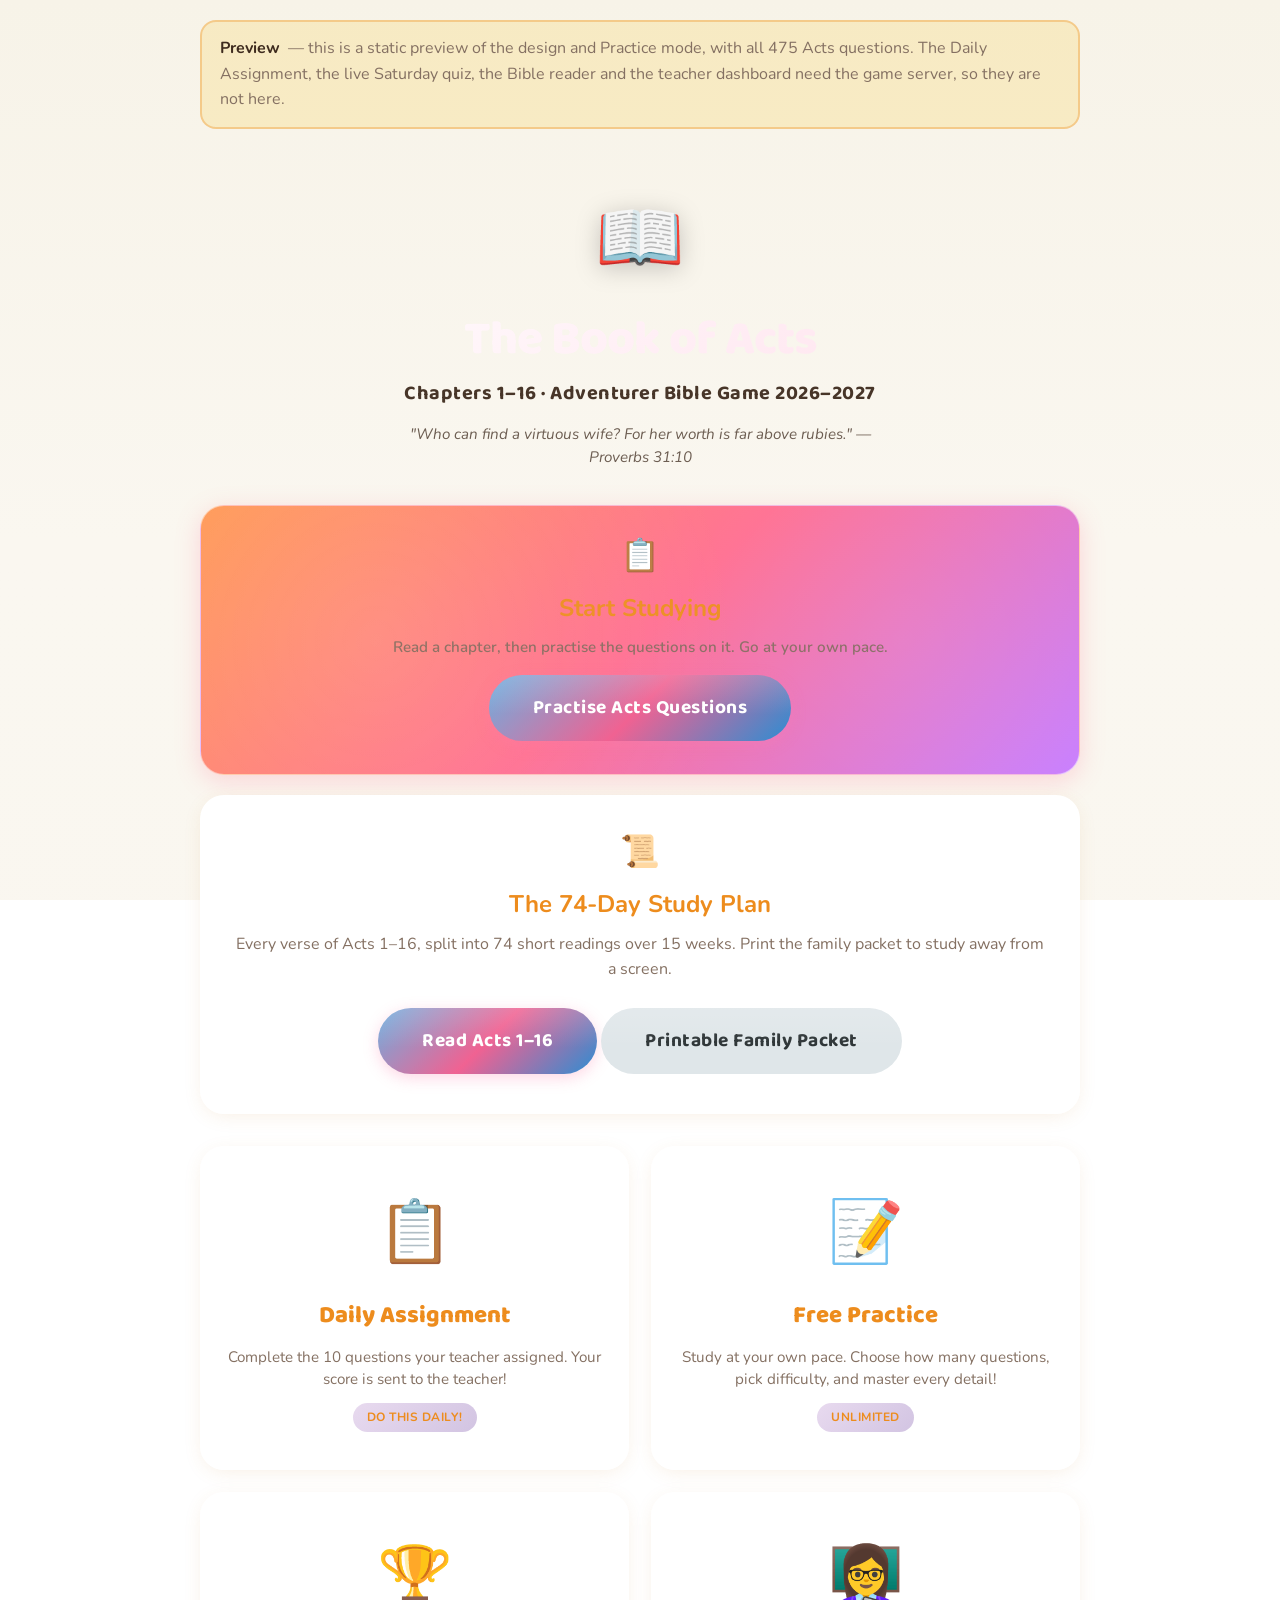
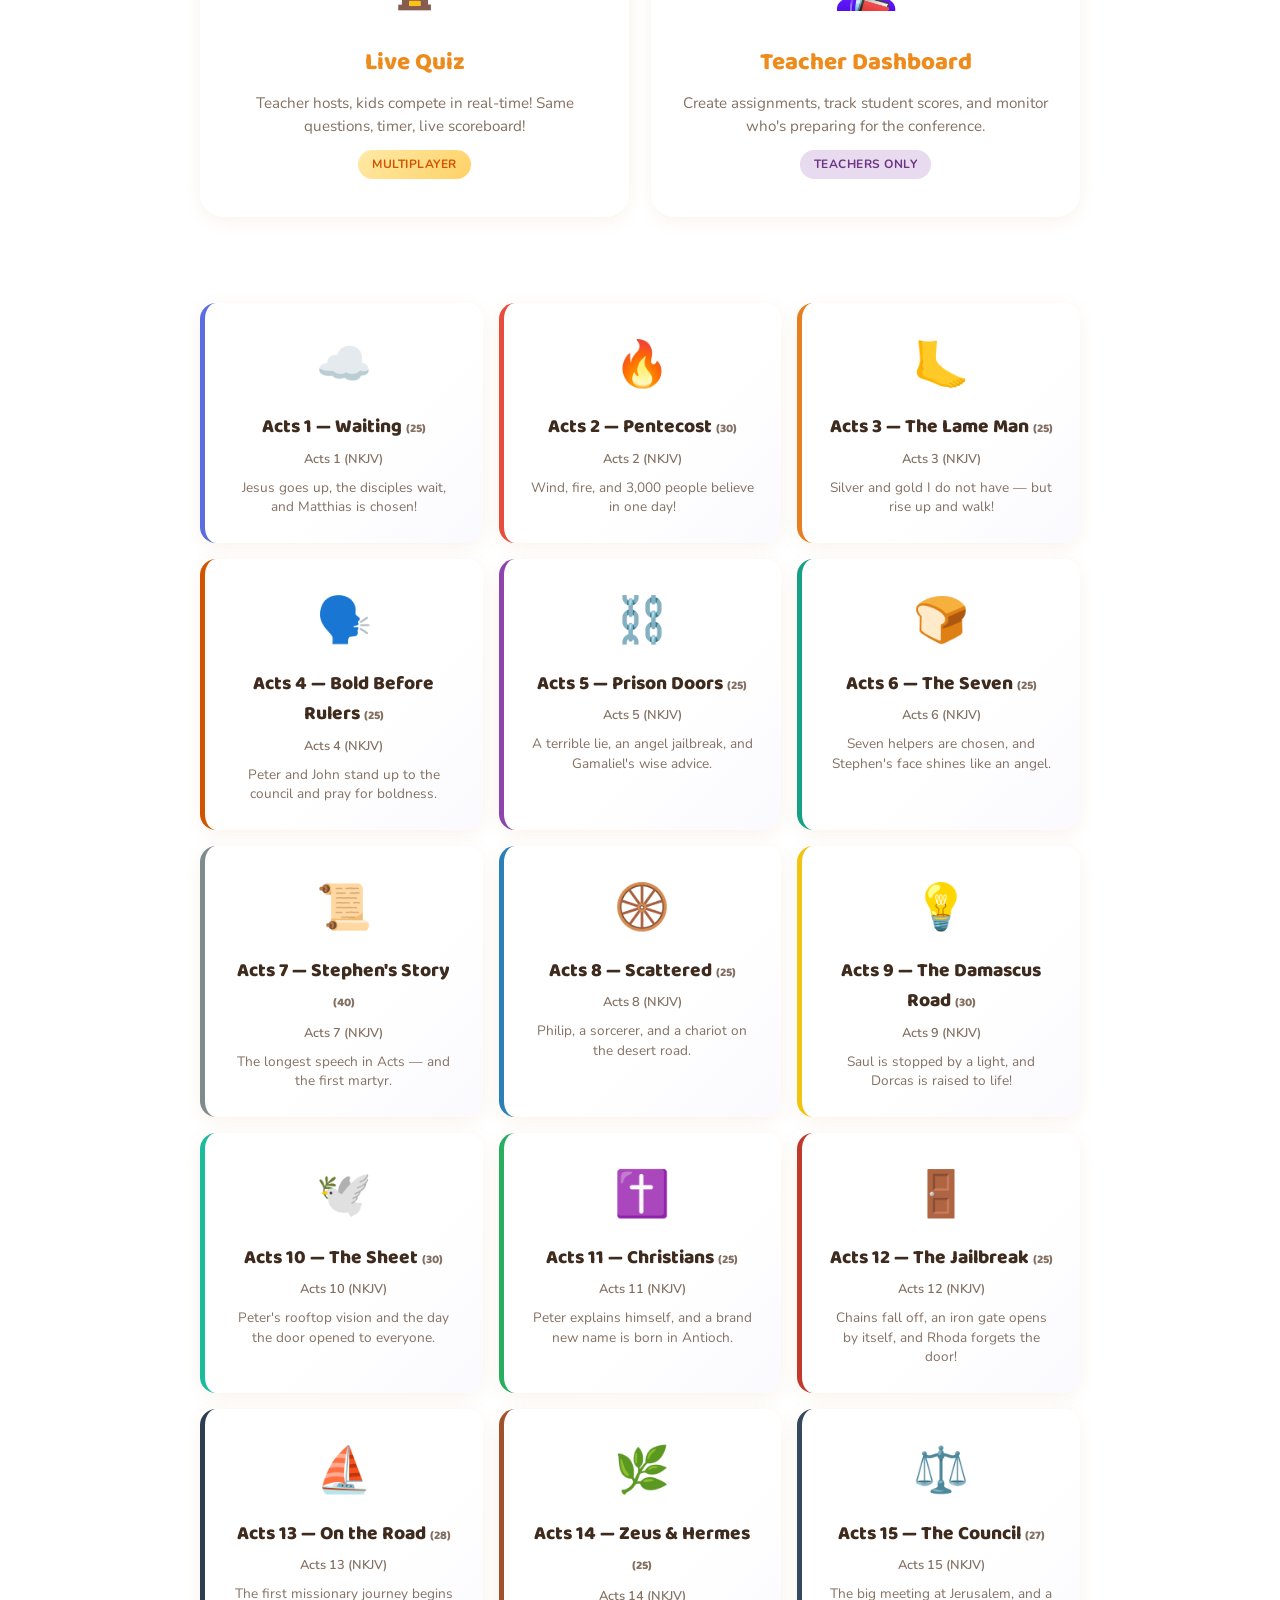
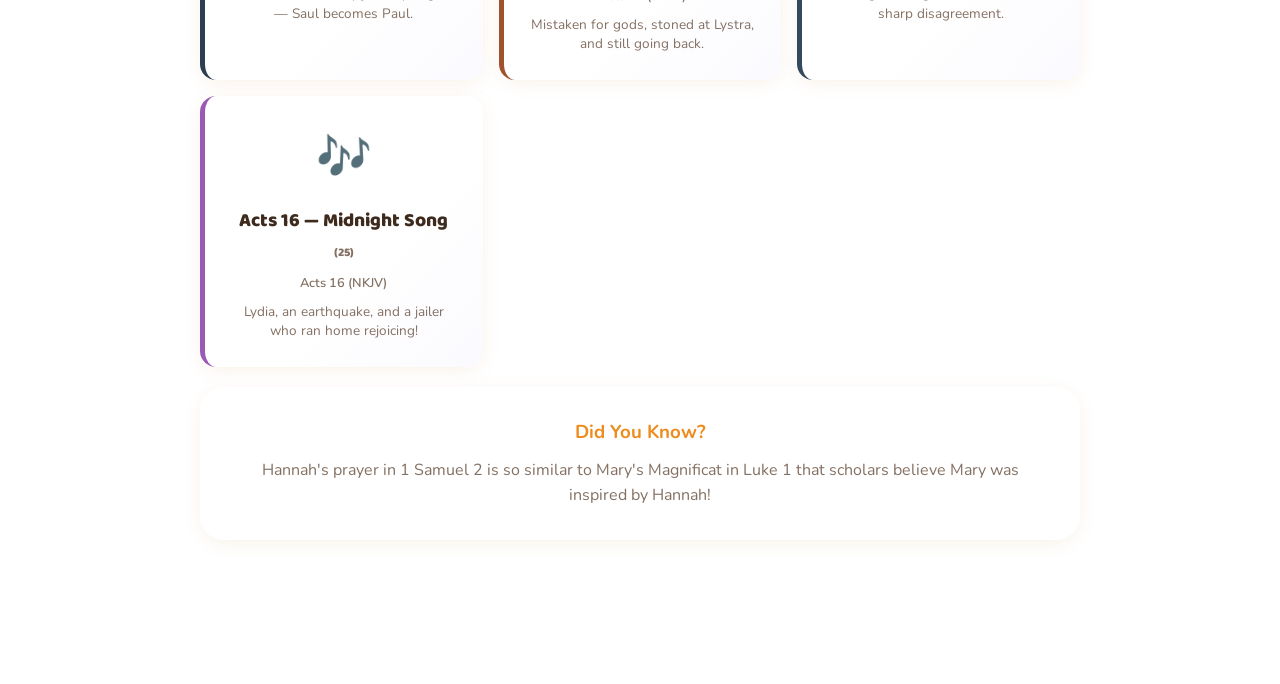
==== index.html @ a6e23994 "Acts 1-16 Bible Quiz - static preview The home page and Practice mode, running entirely from the emb" ====
<!DOCTYPE html>
<html lang="en">
<head>
  <meta charset="UTF-8">
  <meta name="viewport" content="width=device-width, initial-scale=1.0">
  <title>Acts 1–16 Bible Quiz — Adventurer Bible Game 2026–2027</title>
  <link rel="stylesheet" href="css/style.css">
  <script src="js/questions-data.js"></script>
</head>
<body>
  <div class="container">

    <div style="max-width:920px;margin:0 auto 4px;padding:14px 18px;background:hsl(45 95% 55% / .18);border:2px solid hsl(32 85% 52% / .35);border-radius:16px;">
      <strong style="color:hsl(25 35% 18%);">Preview</strong>
      <span style="color:hsl(25 15% 45%);">&nbsp;&mdash;&nbsp;this is a static preview of the design and Practice mode, with all 475 Acts questions.
      The Daily Assignment, the live Saturday quiz, the Bible reader and the teacher dashboard need the game server, so they are not here.</span>
    </div>

    <!-- HERO SECTION -->
    <div class="home-hero">
      <div class="logo-icon">📖</div>
      <h1>The Book of Acts</h1>
      <p class="subtitle">Chapters 1&ndash;16 &middot; Adventurer Bible Game 2026&ndash;2027</p>
      <p class="verse" id="dailyVerse"></p>
    </div>

    <!-- DAILY ASSIGNMENT BANNER (adapts to whether a season has been scheduled) -->
    <div class="card daily-banner" id="dailyBanner" style="margin-bottom: 20px; text-align: center;">
      <div style="font-size: 2rem; margin-bottom: 8px;" id="bannerIcon">📋</div>
      <h2 style="color: var(--primary); margin-bottom: 8px;" id="bannerTitle">Start Studying</h2>
      <p style="color: var(--text-light); margin-bottom: 15px;" id="bannerText">
        Read a chapter, then practise the questions on it. Go at your own pace.
      </p>
      <a href="practice.html" class="btn btn-accent btn-lg" id="bannerBtn">Practise Acts Questions</a>
    </div>

    <!-- STUDY PLAN -->
    <div class="card" style="margin-bottom: 20px; text-align: center;">
      <div style="font-size: 2rem; margin-bottom: 8px;">&#128220;</div>
      <h2 style="color: var(--primary); margin-bottom: 8px;">The 74-Day Study Plan</h2>
      <p style="color: var(--text-light); margin-bottom: 15px;">
        Every verse of Acts 1&ndash;16, split into 74 short readings over 15 weeks.
        Print the family packet to study away from a screen.
      </p>
      <a href="#" onclick="alert('This part needs the game server and is not in the static preview.');return false;" class="btn btn-accent btn-lg">Read Acts 1&ndash;16</a>
      <a href="acts-family-packet.html" class="btn btn-lg" style="margin-top:10px;display:inline-block;background:#dfe6e9;color:#2d3436;">Printable Family Packet</a>
    </div>

    <!-- MODE SELECTION -->
    <div class="mode-cards">
      <a href="#" onclick="alert('This part needs the game server and is not in the static preview.');return false;" class="mode-card">
        <div class="mode-icon">📋</div>
        <h2>Daily Assignment</h2>
        <p>Complete the 10 questions your teacher assigned. Your score is sent to the teacher!</p>
        <span class="badge badge-daily">Do This Daily!</span>
      </a>

      <a href="practice.html" class="mode-card">
        <div class="mode-icon">📝</div>
        <h2>Free Practice</h2>
        <p>Study at your own pace. Choose how many questions, pick difficulty, and master every detail!</p>
        <span class="badge badge-daily">Unlimited</span>
      </a>

      <a href="#" onclick="alert('This part needs the game server and is not in the static preview.');return false;" class="mode-card">
        <div class="mode-icon">🏆</div>
        <h2>Live Quiz</h2>
        <p>Teacher hosts, kids compete in real-time! Same questions, timer, live scoreboard!</p>
        <span class="badge badge-friday">Multiplayer</span>
      </a>

      <a href="#" onclick="alert('This part needs the game server and is not in the static preview.');return false;" class="mode-card">
        <div class="mode-icon">👩‍🏫</div>
        <h2>Teacher Dashboard</h2>
        <p>Create assignments, track student scores, and monitor who's preparing for the conference.</p>
        <span class="badge" style="background: #e8daef; color: #6c3483;">Teachers Only</span>
      </a>
    </div>

    <!-- QUICK STATS -->
    <div class="card" id="quickStatsCard" style="display: none; margin-top: 20px;">
      <h3 style="text-align: center; margin-bottom: 15px; color: var(--primary);">Your Journey</h3>
      <div class="stats-grid" id="homeStats"></div>
    </div>

    <!-- WOMEN OF THE BIBLE -->
    <div style="margin-top: 30px;">
      <h2 style="color: white; text-align: center; margin-bottom: 20px; font-size: 1.4rem;">Journey Through Acts</h2>
      <div class="category-grid" id="categoryGrid"></div>
    </div>

    <!-- FUN FACT -->
    <div class="card" style="margin-top: 20px; text-align: center;">
      <h3 style="color: var(--primary); margin-bottom: 10px;">Did You Know?</h3>
      <p style="color: var(--text-light); line-height: 1.6;" id="funFact"></p>
    </div>

    <div style="text-align: center; padding: 30px 0; color: rgba(255,255,255,0.7); font-size: 0.85rem;">
      Acts 1&ndash;16 &mdash; Adventurer Bible Game 2026&ndash;2027<br>
      All questions based on the New King James Version (NKJV)
    </div>
  </div>

  <script>
    // Daily verses rotation
    const verses = [
      '"She opens her mouth with wisdom, and on her tongue is the law of kindness." — Proverbs 31:26',
      '"Charm is deceitful and beauty is passing, but a woman who fears the Lord, she shall be praised." — Proverbs 31:30',
      '"Who can find a virtuous wife? For her worth is far above rubies." — Proverbs 31:10',
      '"Strength and honor are her clothing; she shall rejoice in time to come." — Proverbs 31:25',
      '"She watches over the ways of her household, and does not eat the bread of idleness." — Proverbs 31:27',
      '"For such a time as this." — Esther 4:14',
      '"Wherever you go, I will go; wherever you lodge, I will lodge." — Ruth 1:16',
      '"My soul magnifies the Lord, and my spirit has rejoiced in God my Savior." — Luke 1:46-47',
      '"My heart rejoices in the Lord; my horn is exalted in the Lord." — 1 Samuel 2:1'
    ];
    const dayIndex = Math.floor(Date.now() / 86400000) % verses.length;
    document.getElementById('dailyVerse').textContent = verses[dayIndex];

    // Fun facts
    const facts = [
      'The book of Esther is one of only two books in the Bible named after a woman (Ruth is the other)!',
      'Ruth was a Moabite — a foreigner — yet she became the great-grandmother of King David and an ancestor of Jesus!',
      'Hannah\'s prayer in 1 Samuel 2 is so similar to Mary\'s Magnificat in Luke 1 that scholars believe Mary was inspired by Hannah!',
      'Deborah is the only woman in the Bible who served as both a judge AND a prophetess of Israel!',
      'Abigail is one of only a few women in the Bible described as both wise AND beautiful!',
      'Elizabeth and Mary were relatives, and their miraculous pregnancies overlapped by about 3 months!',
      'The name "Esther" may come from the Persian word for "star," while her Hebrew name Hadassah means "myrtle tree."',
      'The festival of Purim, celebrated to this day, comes from the story of Esther — "Pur" means "lot" in Persian.',
      'Jael used a tent peg to defeat Sisera — as a nomadic woman, she was expert at driving tent pegs!',
      'Obed, Ruth\'s son, means "servant" — and his grandson David became the greatest king of Israel!'
    ];
    const factIndex = Math.floor(Date.now() / 86400000) % facts.length;
    document.getElementById('funFact').textContent = facts[factIndex];

    // Load categories from embedded data (works on GitHub Pages — no server needed)
    // If the coach has scheduled the season, show today's assignment.
    // If nothing is scheduled yet, point at self-paced practice instead, so the
    // page never promises an assignment that isn't there.
    fetch('/api/daily/available')
      .then(function (r) { return r.json(); })
      .then(function (list) {
        var acts = (list || []).filter(function (a) {
          return a.kind === 'study' || a.kind === 'weekly' || a.kind === 'revision';
        });
        if (!acts.length) return;                    // keep the practice wording
        var next = acts[0];
        document.getElementById('bannerTitle').textContent = "Today's Assignment";
        document.getElementById('bannerText').textContent =
          next.label + ' — ' + next.questionCount + ' questions.';
        var btn = document.getElementById('bannerBtn');
        btn.textContent = 'Start Daily Assignment';
        btn.setAttribute('href', 'daily.html');
      })
      .catch(function () { /* offline: the practice wording still makes sense */ });

    // This season is Acts 1-16. The bank holds only Acts now -- last season's
    // Women of the Bible questions were moved to archive/ so the two cannot
    // mix -- but the filter is kept so a future season can be added without
    // the home grid silently showing both at once.
    const categories = QUIZ_CATEGORIES
      .filter(cat => cat.id.startsWith('acts'))
      .map(cat => {
        const count = QUIZ_QUESTIONS.filter(q => q.category === cat.id).length;
        return { ...cat, questionCount: count };
      });
    const grid = document.getElementById('categoryGrid');
    categories.forEach(cat => {
      const card = document.createElement('a');
      card.href = `practice.html?category=${cat.id}`;
      card.className = 'category-card';
      card.style.borderColor = cat.color;
      card.innerHTML = `
        <div class="cat-icon">${cat.icon}</div>
        <h3>${cat.name} <span style="font-size:0.75rem;color:var(--text-light);">(${cat.questionCount})</span></h3>
        <div class="cat-ref">${cat.reference}</div>
        <div class="cat-desc">${cat.description}</div>
      `;
      grid.appendChild(card);
    });

    // Show progress stats if available
    try {
      const progress = JSON.parse(localStorage.getItem('bible_quiz_progress') || '{}');
      if (progress.totalAnswered && progress.totalAnswered > 0) {
        document.getElementById('quickStatsCard').style.display = 'block';
        const accuracy = Math.round((progress.totalCorrect / progress.totalAnswered) * 100);
        const seen = progress.seen ? Object.keys(progress.seen).length : 0;
        const mastered = progress.seen
          ? Object.values(progress.seen).filter(s => s.correct >= 2).length
          : 0;

        document.getElementById('homeStats').innerHTML = `
          <div class="stat-item">
            <div class="stat-value">${progress.totalSessions || 0}</div>
            <div class="stat-label">Sessions</div>
          </div>
          <div class="stat-item">
            <div class="stat-value">${accuracy}%</div>
            <div class="stat-label">Accuracy</div>
          </div>
          <div class="stat-item">
            <div class="stat-value">${seen}</div>
            <div class="stat-label">Questions Seen</div>
          </div>
        `;
      }
    } catch (e) {}
  </script>
</body>
</html>
---- css/style.css ----
/* ============================================================
   ACTS 1-16 BIBLE QUIZ — Adventurer Bible Game 2026-2027
   A warm, fun, game-like design for kids aged 8-15.

   The palette and typography deliberately match the Kids Bible Quiz app at
   biblequiz.jcan.cloud, so the two sit side by side as one programme rather
   than two unrelated sites. Its tokens are HSL; they are reproduced here as
   hsl() values so they stay traceable to the source:

     --background 42 50% 96%     --primary    32 85% 52%
     --foreground 25 35% 18%     --secondary 150 35% 72%
     --card       42 45% 98%     --accent    205 65% 65%
     --border     35 30% 85%     --radius    1rem

   If that app is restyled, re-read its stylesheet and update the :root block
   below; nothing else here hardcodes a colour.
   ============================================================ */

/* ============ GOOGLE FONTS ============ */
/* Nunito for body, Baloo 2 for headings -- the same pairing as Kids Bible Quiz. */
@import url('https://fonts.googleapis.com/css2?family=Nunito:wght@400;600;700;800;900&family=Baloo+2:wght@500;600;700;800&display=swap');

/* ============ RESET & BASE ============ */
* {
  margin: 0;
  padding: 0;
  box-sizing: border-box;
}

:root {
  /* Primary palette — warm honey orange, sage, sky. Matches Kids Bible Quiz. */
  --primary: hsl(32 85% 52%);
  --primary-dark: hsl(32 85% 43%);
  --primary-light: hsl(32 85% 66%);
  --secondary: hsl(150 35% 72%);
  --secondary-dark: hsl(150 38% 55%);
  --accent: hsl(205 65% 65%);
  --accent-dark: hsl(205 65% 50%);
  --gold: hsl(45 95% 55%);
  --gold-dark: hsl(45 95% 44%);
  --orange: hsl(32 85% 52%);
  --peach: hsl(15 80% 80%);
  --sky: hsl(205 70% 70%);
  --mint: hsl(145 50% 70%);
  --lavender: hsl(270 40% 78%);

  /* UI colors */
  --bg-dark: hsl(25 35% 18%);
  --bg-light: hsl(35 30% 90%);
  --bg-warm: hsl(42 45% 98%);
  --text-dark: hsl(25 35% 18%);
  --text-light: hsl(25 15% 45%);
  --text-muted: hsl(25 12% 62%);
  --success: hsl(145 65% 45%);
  --danger: hsl(0 72% 51%);
  --warning: hsl(32 85% 52%);
  --border: hsl(35 30% 85%);

  /* The four live-quiz answer colours, straight from Kids Bible Quiz. */
  --quiz-blue: hsl(215 80% 55%);
  --quiz-green: hsl(145 65% 45%);
  --quiz-red: hsl(0 75% 60%);
  --quiz-yellow: hsl(45 95% 55%);

  /* Shadows — warm and soft rather than neutral grey, as in the sibling app. */
  --card-shadow: 0 4px 20px -4px hsl(32 60% 50% / 0.15);
  --card-shadow-hover: 0 8px 30px -8px hsl(32 60% 50% / 0.22);
  --card-shadow-active: 0 2px 10px -4px hsl(32 60% 50% / 0.12);
  /* Kept for compatibility with existing rules, but toned from neon to a warm
     halo so they read as the same family. */
  --glow-primary: 0 0 20px hsl(32 85% 52% / 0.3);
  --glow-accent: 0 0 20px hsl(205 65% 65% / 0.3);
  --glow-gold: 0 0 20px hsl(45 95% 55% / 0.35);
  --glow-success: 0 0 20px hsl(145 65% 45% / 0.3);

  /* Typography */
  --font-display: 'Baloo 2', 'Nunito', 'Segoe UI', sans-serif;
  --font-body: 'Nunito', 'Segoe UI', sans-serif;

  /* Radius — his --radius is 1rem, so the mid step is 16px. */
  --radius-sm: 10px;
  --radius-md: 16px;
  --radius-lg: 24px;
  --radius-xl: 32px;
  --radius-full: 50px;
}

html {
  scroll-behavior: smooth;
  -webkit-tap-highlight-color: transparent;
}

body {
  font-family: var(--font-body);
  /* The soft warm ground used by Kids Bible Quiz, rather than the bold purple
     gradient this app had. Keeps the two sites reading as one programme. */
  background: linear-gradient(180deg, #f7f3e8 0%, #faf7f0 60%, hsl(42 50% 96%) 100%);
  background-attachment: fixed;
  min-height: 100vh;
  color: var(--text-dark);
  line-height: 1.6;
  -webkit-font-smoothing: antialiased;
  -moz-osx-font-smoothing: grayscale;
}

/* ============ SCROLLBAR (Webkit) ============ */
::-webkit-scrollbar {
  width: 8px;
}

::-webkit-scrollbar-track {
  background: hsl(35 30% 90%);
}

::-webkit-scrollbar-thumb {
  background: hsl(35 25% 75%);
  border-radius: 4px;
}

::-webkit-scrollbar-thumb:hover {
  background: hsl(32 60% 60%);
}

/* ============ LOADING SCREEN (full-page) ============ */
.loading-screen {
  position: fixed;
  inset: 0;
  z-index: 99999;
  display: flex;
  flex-direction: column;
  align-items: center;
  justify-content: center;
  background: linear-gradient(180deg, #f7f3e8 0%, #faf7f0 60%, hsl(42 50% 96%) 100%);
  transition: opacity 0.5s ease, visibility 0.5s ease;
}

.loading-screen.fade-out {
  opacity: 0;
  visibility: hidden;
}

.loading-screen .spinner-ring {
  width: 70px;
  height: 70px;
  border: 6px solid rgba(255, 255, 255, 0.2);
  border-top-color: var(--primary);
  border-right-color: var(--gold);
  border-radius: 50%;
  animation: spinRing 1s cubic-bezier(0.4, 0, 0.2, 1) infinite;
}

.loading-screen .loading-text {
  margin-top: 24px;
  color: var(--text-dark);
  font-family: var(--font-display);
  font-size: 1.3rem;
  font-weight: 700;
  letter-spacing: 0.5px;
  animation: loadingPulse 1.5s ease-in-out infinite;
}

.loading-screen .loading-verse {
  margin-top: 12px;
  color: var(--text-light);
  font-style: italic;
  font-size: 0.9rem;
  max-width: 320px;
  text-align: center;
  line-height: 1.5;
}

@keyframes spinRing {
  to { transform: rotate(360deg); }
}

@keyframes loadingPulse {
  0%, 100% { opacity: 1; }
  50% { opacity: 0.5; }
}

/* ============ LOADING OVERLAY (cold-start waiting) ============ */
.loading-overlay {
  position: fixed;
  inset: 0;
  z-index: 99998;
  display: flex;
  flex-direction: column;
  align-items: center;
  justify-content: center;
  background: rgba(45, 52, 54, 0.85);
  backdrop-filter: blur(8px);
  -webkit-backdrop-filter: blur(8px);
  transition: opacity 0.4s ease, visibility 0.4s ease;
}

.loading-overlay.hidden {
  opacity: 0;
  visibility: hidden;
  pointer-events: none;
}

.loading-overlay .overlay-spinner {
  width: 56px;
  height: 56px;
  border: 5px solid rgba(255, 255, 255, 0.15);
  border-top-color: var(--gold);
  border-right-color: var(--accent);
  border-radius: 50%;
  animation: spinRing 0.9s linear infinite;
}

.loading-overlay .overlay-message {
  margin-top: 20px;
  color: white;
  font-family: var(--font-display);
  font-size: 1.15rem;
  font-weight: 700;
  text-align: center;
  max-width: 300px;
}

.loading-overlay .overlay-sub {
  margin-top: 8px;
  color: rgba(255, 255, 255, 0.6);
  font-size: 0.85rem;
  text-align: center;
}

/* ============ COMMON COMPONENTS ============ */
.container {
  max-width: 920px;
  margin: 0 auto;
  padding: 20px;
  position: relative;
}

.page-header {
  text-align: center;
  padding: 32px 0 24px;
  color: var(--text-dark);
}

.page-header h1 {
  font-family: var(--font-display);
  font-size: 2.6rem;
  font-weight: 900;
  text-shadow: none;
  margin-bottom: 8px;
  letter-spacing: -0.5px;
}

.page-header p {
  font-size: 1.1rem;
  opacity: 0.9;
  font-weight: 600;
}

/* ============ CARD ============ */
.card {
  background: rgba(255, 255, 255, 0.95);
  border-radius: var(--radius-lg);
  padding: 30px;
  box-shadow: var(--card-shadow);
  margin-bottom: 20px;
  transition: transform 0.3s cubic-bezier(0.34, 1.56, 0.64, 1), box-shadow 0.3s ease;
  backdrop-filter: blur(10px);
  -webkit-backdrop-filter: blur(10px);
  border: 1px solid rgba(255, 255, 255, 0.5);
}

.card:hover {
  box-shadow: var(--card-shadow-hover);
}

/* ============ BUTTONS ============ */
.btn {
  display: inline-block;
  padding: 14px 34px;
  border: none;
  border-radius: var(--radius-full);
  font-family: var(--font-display);
  font-size: 1rem;
  font-weight: 700;
  cursor: pointer;
  transition:
    transform 0.25s cubic-bezier(0.34, 1.56, 0.64, 1),
    box-shadow 0.25s ease,
    filter 0.25s ease;
  text-decoration: none;
  text-align: center;
  position: relative;
  overflow: hidden;
  letter-spacing: 0.3px;
}

.btn::after {
  content: '';
  position: absolute;
  inset: 0;
  background: linear-gradient(180deg, rgba(255,255,255,0.15) 0%, transparent 60%);
  pointer-events: none;
}

.btn:hover {
  transform: translateY(-3px) scale(1.03);
  box-shadow: 0 8px 25px rgba(0, 0, 0, 0.2);
  filter: brightness(1.05);
}

.btn:active {
  transform: translateY(-1px) scale(0.98);
  box-shadow: 0 3px 10px rgba(0, 0, 0, 0.15);
}

.btn-primary {
  background: linear-gradient(135deg, var(--primary) 0%, #7c6cf0 50%, var(--primary-dark) 100%);
  color: white;
  box-shadow: 0 4px 15px rgba(108, 92, 231, 0.35);
}

.btn-primary:hover {
  box-shadow: var(--glow-primary), 0 8px 25px rgba(108, 92, 231, 0.3);
}

.btn-secondary {
  background: linear-gradient(135deg, var(--secondary) 0%, #26d9d4 50%, var(--secondary-dark) 100%);
  color: white;
  box-shadow: 0 4px 15px rgba(0, 206, 201, 0.3);
}

.btn-secondary:hover {
  box-shadow: 0 0 20px rgba(0, 206, 201, 0.35), 0 8px 25px rgba(0, 206, 201, 0.25);
}

.btn-accent {
  background: linear-gradient(135deg, var(--accent) 0%, #f06292 50%, var(--accent-dark) 100%);
  color: white;
  box-shadow: 0 4px 15px rgba(253, 121, 168, 0.3);
}

.btn-accent:hover {
  box-shadow: var(--glow-accent), 0 8px 25px rgba(253, 121, 168, 0.25);
}

.btn-gold {
  background: linear-gradient(135deg, var(--gold) 0%, #ffd166 50%, var(--gold-dark) 100%);
  color: var(--text-dark);
  box-shadow: 0 4px 15px rgba(253, 203, 110, 0.35);
}

.btn-gold:hover {
  box-shadow: var(--glow-gold), 0 8px 25px rgba(253, 203, 110, 0.3);
}

.btn-success {
  background: linear-gradient(135deg, var(--success) 0%, #2ed8a3 50%, #00a381 100%);
  color: white;
  box-shadow: 0 4px 15px rgba(0, 184, 148, 0.3);
}

.btn-success:hover {
  box-shadow: var(--glow-success), 0 8px 25px rgba(0, 184, 148, 0.25);
}

.btn-danger {
  background: linear-gradient(135deg, var(--danger) 0%, #e74c3c 50%, #c0392b 100%);
  color: white;
  box-shadow: 0 4px 15px rgba(214, 48, 49, 0.3);
}

.btn-block {
  display: block;
  width: 100%;
}

.btn-lg {
  padding: 18px 44px;
  font-size: 1.2rem;
  letter-spacing: 0.5px;
}

.btn-sm {
  padding: 10px 22px;
  font-size: 0.9rem;
}

/* ============ HOME PAGE — HERO ============ */
.home-hero {
  text-align: center;
  padding: 48px 20px 36px;
  color: var(--text-dark);
}

.home-hero .logo-icon {
  font-size: 4.5rem;
  margin-bottom: 16px;
  display: inline-block;
  animation: heroFloat 3s ease-in-out infinite;
  filter: drop-shadow(0 4px 12px rgba(0, 0, 0, 0.2));
}

@keyframes heroFloat {
  0%, 100% { transform: translateY(0) rotate(-2deg); }
  50% { transform: translateY(-14px) rotate(2deg); }
}

.home-hero h1 {
  font-family: var(--font-display);
  font-size: 3rem;
  font-weight: 900;
  text-shadow: none;
  margin-bottom: 10px;
  line-height: 1.15;
  letter-spacing: -1px;
  background: linear-gradient(135deg, #ffffff, #ffe0ec);
  -webkit-background-clip: text;
  background-clip: text;
  -webkit-text-fill-color: transparent;
}

.home-hero .subtitle {
  font-family: var(--font-display);
  font-size: 1.25rem;
  opacity: 0.95;
  font-weight: 700;
  margin-bottom: 5px;
  letter-spacing: 0.5px;
}

.home-hero .verse {
  font-style: italic;
  font-size: 0.95rem;
  opacity: 0.75;
  margin-top: 14px;
  max-width: 500px;
  margin-left: auto;
  margin-right: auto;
  line-height: 1.5;
}

/* ============ MODE CARDS (Home) ============ */
.mode-cards {
  display: grid;
  grid-template-columns: 1fr 1fr;
  gap: 22px;
  margin-top: 32px;
}

.mode-card {
  background: rgba(255, 255, 255, 0.95);
  border-radius: var(--radius-lg);
  padding: 36px 26px;
  text-align: center;
  box-shadow: var(--card-shadow);
  transition:
    transform 0.35s cubic-bezier(0.34, 1.56, 0.64, 1),
    box-shadow 0.35s ease;
  cursor: pointer;
  text-decoration: none;
  color: var(--text-dark);
  border: 2px solid transparent;
  position: relative;
  overflow: hidden;
}

.mode-card::before {
  content: '';
  position: absolute;
  top: 0;
  left: 0;
  right: 0;
  height: 5px;
  background: linear-gradient(90deg, var(--primary), var(--accent), var(--gold));
  opacity: 0;
  transition: opacity 0.3s ease;
}

.mode-card:hover {
  transform: translateY(-10px) scale(1.02);
  box-shadow: var(--card-shadow-hover);
  border-color: rgba(108, 92, 231, 0.15);
}

.mode-card:hover::before {
  opacity: 1;
}

.mode-card .mode-icon {
  font-size: 3.8rem;
  margin-bottom: 16px;
  display: inline-block;
  transition: transform 0.35s cubic-bezier(0.34, 1.56, 0.64, 1);
}

.mode-card:hover .mode-icon {
  transform: scale(1.15) rotate(-5deg);
}

.mode-card h2 {
  font-family: var(--font-display);
  font-size: 1.5rem;
  margin-bottom: 10px;
  color: var(--primary);
  font-weight: 800;
}

.mode-card p {
  color: var(--text-light);
  font-size: 0.95rem;
  line-height: 1.5;
}

.mode-card .badge {
  display: inline-block;
  padding: 5px 14px;
  border-radius: var(--radius-full);
  font-size: 0.75rem;
  font-weight: 700;
  margin-top: 12px;
  text-transform: uppercase;
  letter-spacing: 0.5px;
}

.badge-daily {
  background: linear-gradient(135deg, #e8daef, #d2c4e2);
  color: var(--primary);
}

.badge-friday {
  background: linear-gradient(135deg, #ffeaa7, #ffd166);
  color: #d35400;
}

/* ============ CATEGORY GRID ============ */
.category-grid {
  display: grid;
  grid-template-columns: repeat(auto-fill, minmax(260px, 1fr));
  gap: 16px;
}

.category-card {
  background: rgba(255, 255, 255, 0.95);
  border-radius: var(--radius-md);
  padding: 26px;
  text-align: center;
  box-shadow: var(--card-shadow);
  cursor: pointer;
  transition:
    transform 0.3s cubic-bezier(0.34, 1.56, 0.64, 1),
    box-shadow 0.3s ease,
    border-color 0.3s ease;
  text-decoration: none;
  color: var(--text-dark);
  border-left: 5px solid;
  position: relative;
  overflow: hidden;
}

.category-card::after {
  content: '';
  position: absolute;
  top: 0;
  left: 0;
  right: 0;
  bottom: 0;
  background: linear-gradient(135deg, transparent 60%, rgba(108, 92, 231, 0.03));
  pointer-events: none;
}

.category-card:hover {
  transform: translateY(-6px) scale(1.02);
  box-shadow: var(--card-shadow-hover);
}

.category-card .cat-icon {
  font-size: 2.8rem;
  margin-bottom: 12px;
  display: inline-block;
  transition: transform 0.3s cubic-bezier(0.34, 1.56, 0.64, 1);
}

.category-card:hover .cat-icon {
  transform: scale(1.2) rotate(5deg);
}

.category-card h3 {
  font-family: var(--font-display);
  font-size: 1.2rem;
  margin-bottom: 6px;
  font-weight: 800;
}

.category-card .cat-ref {
  font-size: 0.8rem;
  color: var(--text-light);
  margin-bottom: 8px;
  font-weight: 600;
}

.category-card .cat-desc {
  font-size: 0.85rem;
  color: var(--text-light);
  line-height: 1.45;
}

/* ============ QUIZ AREA ============ */
.quiz-header {
  display: flex;
  justify-content: space-between;
  align-items: center;
  margin-bottom: 22px;
  flex-wrap: wrap;
  gap: 12px;
  padding: 8px 0;
}

.quiz-progress {
  display: flex;
  align-items: center;
  gap: 12px;
  color: var(--text-dark);
  font-weight: 700;
  font-family: var(--font-display);
  font-size: 1rem;
}

.progress-bar-container {
  width: 200px;
  height: 12px;
  background: rgba(255, 255, 255, 0.2);
  border-radius: var(--radius-full);
  overflow: hidden;
  box-shadow: inset 0 2px 4px rgba(0, 0, 0, 0.1);
}

.progress-bar {
  height: 100%;
  background: linear-gradient(90deg, var(--gold), var(--accent), var(--primary));
  border-radius: var(--radius-full);
  transition: width 0.6s cubic-bezier(0.4, 0, 0.2, 1);
  position: relative;
}

.progress-bar::after {
  content: '';
  position: absolute;
  top: 0;
  left: 0;
  right: 0;
  height: 50%;
  background: linear-gradient(180deg, rgba(255,255,255,0.3), transparent);
  border-radius: var(--radius-full) var(--radius-full) 0 0;
}

.quiz-score {
  font-family: var(--font-display);
  font-size: 1.3rem;
  font-weight: 800;
  color: white;
  background: rgba(255, 255, 255, 0.15);
  padding: 8px 18px;
  border-radius: var(--radius-full);
  backdrop-filter: blur(8px);
  -webkit-backdrop-filter: blur(8px);
  border: 1px solid rgba(255, 255, 255, 0.2);
}

/* Timer — dramatic and animated */
.quiz-timer {
  font-family: var(--font-display);
  font-size: 2rem;
  font-weight: 900;
  padding: 10px 26px;
  border-radius: var(--radius-full);
  background: rgba(255, 255, 255, 0.95);
  color: var(--text-dark);
  transition: all 0.3s ease;
  box-shadow: 0 4px 16px rgba(0, 0, 0, 0.1);
  min-width: 80px;
  text-align: center;
  letter-spacing: 1px;
  position: relative;
}

.quiz-timer.warning {
  background: linear-gradient(135deg, #fff3cd, #ffe8a1);
  color: var(--warning);
  animation: timerWarning 0.7s ease-in-out infinite;
  box-shadow: 0 0 20px rgba(225, 112, 85, 0.3);
}

.quiz-timer.danger {
  background: linear-gradient(135deg, #f8d7da, #f5b7b1);
  color: var(--danger);
  animation: timerDanger 0.35s ease-in-out infinite;
  box-shadow: 0 0 25px rgba(214, 48, 49, 0.4);
  font-size: 2.2rem;
}

@keyframes timerWarning {
  0%, 100% { transform: scale(1); }
  50% { transform: scale(1.08); }
}

@keyframes timerDanger {
  0%, 100% { transform: scale(1) rotate(0deg); }
  25% { transform: scale(1.1) rotate(-2deg); }
  75% { transform: scale(1.1) rotate(2deg); }
}

/* Question card */
.question-card {
  background: rgba(255, 255, 255, 0.97);
  border-radius: var(--radius-lg);
  padding: 36px;
  box-shadow: var(--card-shadow);
  margin-bottom: 22px;
  animation: cardAppear 0.45s cubic-bezier(0.34, 1.56, 0.64, 1);
  border: 1px solid rgba(255, 255, 255, 0.6);
}

@keyframes cardAppear {
  from {
    opacity: 0;
    transform: translateY(20px) scale(0.97);
  }
  to {
    opacity: 1;
    transform: translateY(0) scale(1);
  }
}

.question-meta {
  display: flex;
  gap: 10px;
  margin-bottom: 16px;
  flex-wrap: wrap;
}

.question-meta .badge {
  display: inline-block;
  padding: 5px 14px;
  border-radius: var(--radius-full);
  font-size: 0.8rem;
  font-weight: 700;
  letter-spacing: 0.3px;
}

.badge-easy {
  background: linear-gradient(135deg, #d4edda, #b8e6c8);
  color: #155724;
}

.badge-medium {
  background: linear-gradient(135deg, #fff3cd, #ffe8a1);
  color: #856404;
}

.badge-hard {
  background: linear-gradient(135deg, #f8d7da, #f5b7b1);
  color: #721c24;
}

.badge-category {
  background: linear-gradient(135deg, #e8daef, #d2c4e2);
  color: #6c3483;
}

.question-text {
  font-family: var(--font-display);
  font-size: 1.35rem;
  font-weight: 700;
  line-height: 1.55;
  margin-bottom: 28px;
  color: var(--text-dark);
}

/* Answer options */
.options-grid {
  display: grid;
  grid-template-columns: 1fr;
  gap: 14px;
}

.option-btn {
  display: flex;
  align-items: center;
  gap: 16px;
  padding: 18px 22px;
  border: 3px solid #e8e8e8;
  border-radius: var(--radius-md);
  background: white;
  cursor: pointer;
  transition: all 0.25s cubic-bezier(0.34, 1.56, 0.64, 1);
  font-family: var(--font-body);
  font-size: 1.05rem;
  font-weight: 600;
  text-align: left;
  width: 100%;
  position: relative;
  overflow: hidden;
}

.option-btn::before {
  content: '';
  position: absolute;
  top: 0;
  left: -100%;
  width: 100%;
  height: 100%;
  background: linear-gradient(90deg, transparent, rgba(108, 92, 231, 0.04), transparent);
  transition: left 0.5s ease;
}

.option-btn:hover:not(.disabled)::before {
  left: 100%;
}

.option-btn:hover:not(.disabled) {
  border-color: var(--primary);
  background: #f5f3ff;
  transform: translateX(6px) scale(1.01);
  box-shadow: 0 4px 16px rgba(108, 92, 231, 0.1);
}

.option-btn .option-letter {
  width: 44px;
  height: 44px;
  border-radius: 50%;
  display: flex;
  align-items: center;
  justify-content: center;
  font-family: var(--font-display);
  font-weight: 900;
  font-size: 1.05rem;
  background: var(--bg-light);
  color: var(--primary);
  flex-shrink: 0;
  transition: all 0.3s cubic-bezier(0.34, 1.56, 0.64, 1);
  box-shadow: 0 2px 8px rgba(0, 0, 0, 0.06);
}

.option-btn:hover:not(.disabled) .option-letter {
  background: var(--primary);
  color: white;
  transform: scale(1.1);
  box-shadow: 0 4px 12px rgba(108, 92, 231, 0.3);
}

.option-btn.selected {
  border-color: var(--primary);
  background: #f0edff;
}

.option-btn.correct {
  border-color: var(--success);
  background: linear-gradient(135deg, #d4edda, #c3e6cb);
  animation: correctPop 0.5s cubic-bezier(0.34, 1.56, 0.64, 1);
}

.option-btn.correct .option-letter {
  background: var(--success);
  color: white;
  box-shadow: var(--glow-success);
}

.option-btn.wrong {
  border-color: var(--danger);
  background: linear-gradient(135deg, #f8d7da, #f5c6cb);
  animation: shake 0.5s ease;
}

.option-btn.wrong .option-letter {
  background: var(--danger);
  color: white;
}

.option-btn.disabled {
  cursor: default;
  opacity: 0.65;
}

@keyframes correctPop {
  0% { transform: scale(1); }
  40% { transform: scale(1.04); }
  100% { transform: scale(1); }
}

@keyframes shake {
  0%, 100% { transform: translateX(0); }
  20% { transform: translateX(-6px); }
  40% { transform: translateX(6px); }
  60% { transform: translateX(-4px); }
  80% { transform: translateX(4px); }
}

/* Explanation Box */
.explanation-box {
  margin-top: 22px;
  padding: 22px;
  border-radius: var(--radius-md);
  background: linear-gradient(135deg, #f8f9ff, #eef0ff);
  border-left: 5px solid var(--primary);
  display: none;
  position: relative;
}

.explanation-box.show {
  display: block;
  animation: slideUp 0.45s cubic-bezier(0.34, 1.56, 0.64, 1);
}

@keyframes slideUp {
  from { opacity: 0; transform: translateY(20px); }
  to { opacity: 1; transform: translateY(0); }
}

.explanation-box h4 {
  font-family: var(--font-display);
  color: var(--primary);
  margin-bottom: 8px;
  font-size: 1.05rem;
  font-weight: 800;
}

.explanation-box p {
  color: var(--text-dark);
  line-height: 1.65;
  font-size: 0.95rem;
}

.explanation-box .ref {
  font-size: 0.85rem;
  color: var(--text-light);
  margin-top: 10px;
  font-style: italic;
  font-weight: 600;
}

/* ============ RESULTS ============ */
.results-card {
  text-align: center;
  padding: 44px 36px;
  position: relative;
  overflow: hidden;
}

.results-card::before {
  content: '';
  position: absolute;
  top: 0;
  left: 0;
  right: 0;
  height: 6px;
  background: linear-gradient(90deg, var(--gold), var(--accent), var(--primary), var(--secondary), var(--gold));
  background-size: 200% 100%;
  animation: rainbowBar 3s linear infinite;
}

@keyframes rainbowBar {
  0% { background-position: 0% 0%; }
  100% { background-position: 200% 0%; }
}

.results-card .trophy {
  font-size: 5rem;
  margin-bottom: 16px;
  display: inline-block;
  animation: trophyBounce 1.5s cubic-bezier(0.34, 1.56, 0.64, 1) infinite;
  filter: drop-shadow(0 4px 12px rgba(0, 0, 0, 0.15));
}

@keyframes trophyBounce {
  0%, 100% { transform: translateY(0) scale(1); }
  50% { transform: translateY(-12px) scale(1.05); }
}

.results-card h2 {
  font-family: var(--font-display);
  font-size: 2.2rem;
  margin-bottom: 10px;
  color: var(--primary);
  font-weight: 900;
  letter-spacing: -0.5px;
}

.results-card .score-display {
  font-family: var(--font-display);
  font-size: 3.8rem;
  font-weight: 900;
  background: linear-gradient(135deg, var(--primary), var(--accent));
  -webkit-background-clip: text;
  background-clip: text;
  -webkit-text-fill-color: transparent;
  margin: 20px 0;
  letter-spacing: -1px;
  animation: scoreReveal 0.8s cubic-bezier(0.34, 1.56, 0.64, 1);
}

@keyframes scoreReveal {
  from { transform: scale(0.3); opacity: 0; }
  to { transform: scale(1); opacity: 1; }
}

.results-card .score-label {
  font-size: 1.15rem;
  color: var(--text-light);
  font-weight: 700;
  text-transform: uppercase;
  letter-spacing: 2px;
}

.stats-grid {
  display: grid;
  grid-template-columns: repeat(3, 1fr);
  gap: 14px;
  margin: 26px 0;
}

.stat-item {
  padding: 18px 14px;
  border-radius: var(--radius-md);
  background: linear-gradient(135deg, var(--bg-light), #eef1f5);
  border: 1px solid rgba(0, 0, 0, 0.04);
  transition: transform 0.3s cubic-bezier(0.34, 1.56, 0.64, 1);
}

.stat-item:hover {
  transform: translateY(-4px) scale(1.03);
}

.stat-item .stat-value {
  font-family: var(--font-display);
  font-size: 2rem;
  font-weight: 900;
  background: linear-gradient(135deg, var(--primary), var(--accent));
  -webkit-background-clip: text;
  background-clip: text;
  -webkit-text-fill-color: transparent;
}

.stat-item .stat-label {
  font-size: 0.82rem;
  color: var(--text-light);
  margin-top: 4px;
  font-weight: 700;
  text-transform: uppercase;
  letter-spacing: 0.5px;
}

.result-actions {
  display: flex;
  gap: 14px;
  justify-content: center;
  margin-top: 28px;
  flex-wrap: wrap;
}

/* ============ TEAM PLAY ============ */
.team-setup {
  max-width: 520px;
  margin: 0 auto;
}

.form-group {
  margin-bottom: 20px;
}

.form-group label {
  display: block;
  font-family: var(--font-display);
  font-weight: 700;
  margin-bottom: 8px;
  color: var(--text-dark);
  font-size: 0.95rem;
}

.form-group input,
.form-group select {
  width: 100%;
  padding: 15px 20px;
  border: 2.5px solid #e0e0e0;
  border-radius: var(--radius-sm);
  font-family: var(--font-body);
  font-size: 1rem;
  font-weight: 600;
  transition: border-color 0.3s ease, box-shadow 0.3s ease;
  background: white;
  color: var(--text-dark);
}

.form-group input:focus,
.form-group select:focus {
  outline: none;
  border-color: var(--primary);
  box-shadow: 0 0 0 4px rgba(108, 92, 231, 0.12);
}

.form-group input::placeholder {
  color: var(--text-muted);
  font-weight: 400;
}

.or-divider {
  text-align: center;
  margin: 30px 0;
  position: relative;
}

.or-divider::before {
  content: '';
  position: absolute;
  top: 50%;
  left: 0;
  right: 0;
  height: 2px;
  background: linear-gradient(90deg, transparent, #e0e0e0, transparent);
}

.or-divider span {
  background: white;
  padding: 0 24px;
  position: relative;
  color: var(--text-light);
  font-family: var(--font-display);
  font-weight: 800;
  font-size: 0.9rem;
  text-transform: uppercase;
  letter-spacing: 2px;
}

/* Waiting Room */
.waiting-room {
  text-align: center;
}

.room-code-display {
  font-family: var(--font-display);
  font-size: 3.2rem;
  font-weight: 900;
  letter-spacing: 10px;
  background: linear-gradient(135deg, var(--primary), var(--accent));
  -webkit-background-clip: text;
  background-clip: text;
  -webkit-text-fill-color: transparent;
  padding: 24px 44px;
  border-radius: var(--radius-lg);
  margin: 20px 0;
  display: inline-block;
  position: relative;
  border: 3px solid rgba(108, 92, 231, 0.15);
  background-color: var(--bg-light);
  /* need to re-set gradient on text */
  background: var(--bg-light);
}

.room-code-display {
  font-family: var(--font-display);
  font-size: 3.2rem;
  font-weight: 900;
  letter-spacing: 10px;
  color: var(--primary);
  background: var(--bg-light);
  padding: 24px 44px;
  border-radius: var(--radius-lg);
  margin: 20px 0;
  display: inline-block;
  border: 3px dashed rgba(108, 92, 231, 0.25);
  animation: codeGlow 2s ease-in-out infinite alternate;
}

@keyframes codeGlow {
  from { box-shadow: 0 4px 20px rgba(108, 92, 231, 0.1); }
  to { box-shadow: 0 4px 30px rgba(108, 92, 231, 0.25); }
}

.teams-list {
  display: grid;
  grid-template-columns: repeat(auto-fill, minmax(200px, 1fr));
  gap: 16px;
  margin: 22px 0;
  text-align: left;
}

.team-card {
  background: var(--bg-light);
  border-radius: var(--radius-md);
  padding: 20px;
  border-left: 4px solid var(--primary);
  transition: transform 0.3s cubic-bezier(0.34, 1.56, 0.64, 1);
}

.team-card:hover {
  transform: translateY(-3px);
}

.team-card h4 {
  font-family: var(--font-display);
  color: var(--primary);
  margin-bottom: 10px;
  font-weight: 800;
}

.team-card .player-list {
  list-style: none;
  padding: 0;
}

.team-card .player-list li {
  padding: 5px 0;
  font-size: 0.9rem;
  color: var(--text-light);
  font-weight: 600;
}

.team-card .player-list li::before {
  content: '> ';
  color: var(--secondary);
  font-weight: 800;
}

/* ============ SCOREBOARD (Modern) ============ */
.scoreboard {
  width: 100%;
  border-collapse: separate;
  border-spacing: 0 10px;
}

.scoreboard th {
  padding: 14px 18px;
  text-align: left;
  font-family: var(--font-display);
  font-size: 0.82rem;
  color: var(--text-light);
  text-transform: uppercase;
  letter-spacing: 1.5px;
  font-weight: 800;
}

.scoreboard td {
  padding: 16px 18px;
  background: var(--bg-light);
  font-weight: 700;
  font-size: 0.95rem;
  transition: all 0.3s ease;
}

.scoreboard tbody tr {
  transition: transform 0.3s cubic-bezier(0.34, 1.56, 0.64, 1);
}

.scoreboard tbody tr:hover {
  transform: scale(1.02);
}

.scoreboard tr td:first-child {
  border-radius: var(--radius-sm) 0 0 var(--radius-sm);
}

.scoreboard tr td:last-child {
  border-radius: 0 var(--radius-sm) var(--radius-sm) 0;
}

/* Gold - 1st place */
.scoreboard .rank-1 td {
  background: linear-gradient(135deg, #fff9e6, #fff3cd);
  border-top: 2px solid var(--gold);
  border-bottom: 2px solid var(--gold);
}

.scoreboard .rank-1 td:first-child {
  border-left: 2px solid var(--gold);
}

.scoreboard .rank-1 td:last-child {
  border-right: 2px solid var(--gold);
}

.scoreboard .rank-1 .rank-badge {
  color: #f39c12;
  filter: drop-shadow(0 2px 4px rgba(243, 156, 18, 0.4));
}

/* Silver - 2nd place */
.scoreboard .rank-2 td {
  background: linear-gradient(135deg, #f5f5f5, #e8e8e8);
  border-top: 2px solid #c0c0c0;
  border-bottom: 2px solid #c0c0c0;
}

.scoreboard .rank-2 td:first-child {
  border-left: 2px solid #c0c0c0;
}

.scoreboard .rank-2 td:last-child {
  border-right: 2px solid #c0c0c0;
}

/* Bronze - 3rd place */
.scoreboard .rank-3 td {
  background: linear-gradient(135deg, #fde8d0, #fce0c0);
  border-top: 2px solid #cd7f32;
  border-bottom: 2px solid #cd7f32;
}

.scoreboard .rank-3 td:first-child {
  border-left: 2px solid #cd7f32;
}

.scoreboard .rank-3 td:last-child {
  border-right: 2px solid #cd7f32;
}

.rank-badge {
  font-size: 1.4rem;
}

/* ============ SCORE ROW (for inline score displays) ============ */
.score-row {
  display: flex;
  align-items: center;
  justify-content: space-between;
  padding: 14px 20px;
  border-radius: var(--radius-sm);
  background: var(--bg-light);
  margin-bottom: 10px;
  font-weight: 700;
  transition: transform 0.25s cubic-bezier(0.34, 1.56, 0.64, 1), background 0.3s ease;
  border: 1px solid rgba(0, 0, 0, 0.04);
}

.score-row:hover {
  transform: translateX(4px);
  background: #f0edff;
}

.score-row .score-rank {
  font-family: var(--font-display);
  font-size: 1.2rem;
  font-weight: 900;
  color: var(--primary);
  min-width: 36px;
}

.score-row .score-name {
  flex: 1;
  margin: 0 16px;
  font-size: 1rem;
  color: var(--text-dark);
}

.score-row .score-value {
  font-family: var(--font-display);
  font-size: 1.15rem;
  font-weight: 900;
  color: var(--accent);
}

.score-row.first-place {
  background: linear-gradient(135deg, #fff9e6, #fff3cd);
  border: 2px solid var(--gold);
}

.score-row.first-place .score-rank {
  color: var(--gold-dark);
}

/* ============ LIVE SCORE STRIP ============ */
.live-scores {
  display: flex;
  gap: 12px;
  flex-wrap: wrap;
  justify-content: center;
  margin: 16px 0;
}

.live-score-chip {
  padding: 10px 18px;
  border-radius: var(--radius-full);
  background: rgba(255, 255, 255, 0.18);
  color: white;
  font-family: var(--font-display);
  font-weight: 800;
  font-size: 0.9rem;
  backdrop-filter: blur(8px);
  -webkit-backdrop-filter: blur(8px);
  transition: all 0.3s ease;
  border: 1px solid rgba(255, 255, 255, 0.15);
}

.live-score-chip.leading {
  background: rgba(253, 203, 110, 0.3);
  border: 2px solid var(--gold);
  box-shadow: var(--glow-gold);
  animation: leadGlow 1.5s ease-in-out infinite alternate;
}

@keyframes leadGlow {
  from { box-shadow: 0 0 12px rgba(253, 203, 110, 0.3); }
  to { box-shadow: 0 0 24px rgba(253, 203, 110, 0.5); }
}

/* ============ CONFETTI ============ */
.confetti-piece {
  position: fixed;
  width: 10px;
  height: 10px;
  top: -10px;
  z-index: 9999;
  animation: confettiFall linear forwards;
  pointer-events: none;
}

@keyframes confettiFall {
  to {
    top: 105vh;
    transform: rotate(720deg);
  }
}

/* ============ TOAST NOTIFICATIONS ============ */
.toast-container {
  position: fixed;
  top: 20px;
  right: 20px;
  z-index: 10000;
}

.toast {
  padding: 16px 26px;
  border-radius: var(--radius-md);
  margin-bottom: 12px;
  color: white;
  font-family: var(--font-display);
  font-weight: 700;
  font-size: 0.95rem;
  box-shadow: 0 8px 32px rgba(0, 0, 0, 0.2);
  animation: toastSlide 0.45s cubic-bezier(0.34, 1.56, 0.64, 1);
  max-width: 380px;
  backdrop-filter: blur(8px);
  -webkit-backdrop-filter: blur(8px);
}

.toast-success {
  background: linear-gradient(135deg, var(--success), #2ed8a3, #00a381);
}

.toast-error {
  background: linear-gradient(135deg, var(--danger), #e74c3c, #c0392b);
}

.toast-info {
  background: linear-gradient(135deg, var(--primary), #7c6cf0, var(--primary-dark));
}

@keyframes toastSlide {
  from { opacity: 0; transform: translateX(60px) scale(0.9); }
  to { opacity: 1; transform: translateX(0) scale(1); }
}

/* ============ DAILY CHALLENGE CARD ============ */
.daily-challenge-card {
  background: linear-gradient(135deg, #fff5f5, #fff0f6, #fef3ff);
  border: 2px solid var(--accent);
  animation: dailyGlow 3s ease infinite;
  position: relative;
  overflow: hidden;
}

.daily-challenge-card::before {
  content: '';
  position: absolute;
  top: -50%;
  left: -50%;
  width: 200%;
  height: 200%;
  background: conic-gradient(
    transparent,
    rgba(253, 121, 168, 0.05),
    transparent,
    rgba(253, 203, 110, 0.05),
    transparent
  );
  animation: dailyRotate 8s linear infinite;
  pointer-events: none;
}

@keyframes dailyGlow {
  0%, 100% { box-shadow: 0 5px 20px rgba(253, 121, 168, 0.12); }
  50% { box-shadow: 0 8px 36px rgba(253, 121, 168, 0.25); }
}

@keyframes dailyRotate {
  to { transform: rotate(360deg); }
}

/* ============ DAILY BANNER ============ */
.daily-banner {
  background: linear-gradient(135deg, #ff9a56, #ff6f91, #c77dff);
  border-radius: var(--radius-lg);
  padding: 24px 30px;
  color: white;
  text-align: center;
  margin-bottom: 22px;
  position: relative;
  overflow: hidden;
  box-shadow: 0 6px 24px rgba(255, 111, 145, 0.25);
}

.daily-banner::before {
  content: '';
  position: absolute;
  top: 0;
  left: 0;
  right: 0;
  bottom: 0;
  background:
    radial-gradient(circle at 20% 50%, rgba(255, 255, 255, 0.1) 0%, transparent 50%),
    radial-gradient(circle at 80% 50%, rgba(255, 255, 255, 0.08) 0%, transparent 50%);
  pointer-events: none;
}

.daily-banner h3 {
  font-family: var(--font-display);
  font-size: 1.4rem;
  font-weight: 900;
  margin-bottom: 6px;
  text-shadow: 1px 2px 4px rgba(0, 0, 0, 0.15);
}

.daily-banner p {
  font-size: 0.95rem;
  opacity: 0.9;
  font-weight: 600;
}

.daily-banner .daily-streak {
  display: inline-flex;
  align-items: center;
  gap: 6px;
  margin-top: 10px;
  padding: 6px 16px;
  background: rgba(255, 255, 255, 0.2);
  border-radius: var(--radius-full);
  font-weight: 800;
  font-size: 0.9rem;
  backdrop-filter: blur(4px);
  -webkit-backdrop-filter: blur(4px);
}

/* ============ NAME INPUT CARD ============ */
.name-input-card {
  background: rgba(255, 255, 255, 0.97);
  border-radius: var(--radius-xl);
  padding: 40px 36px;
  text-align: center;
  box-shadow: var(--card-shadow);
  max-width: 440px;
  margin: 0 auto;
  border: 2px solid rgba(108, 92, 231, 0.1);
  animation: cardAppear 0.5s cubic-bezier(0.34, 1.56, 0.64, 1);
}

.name-input-card h2 {
  font-family: var(--font-display);
  font-size: 1.6rem;
  font-weight: 900;
  color: var(--primary);
  margin-bottom: 8px;
}

.name-input-card p {
  color: var(--text-light);
  font-size: 0.95rem;
  margin-bottom: 24px;
  line-height: 1.5;
}

.name-input-card input {
  width: 100%;
  padding: 16px 22px;
  border: 3px solid #e0e0e0;
  border-radius: var(--radius-sm);
  font-family: var(--font-body);
  font-size: 1.15rem;
  font-weight: 700;
  text-align: center;
  transition: border-color 0.3s ease, box-shadow 0.3s ease;
  margin-bottom: 20px;
}

.name-input-card input:focus {
  outline: none;
  border-color: var(--primary);
  box-shadow: 0 0 0 4px rgba(108, 92, 231, 0.12);
}

.name-input-card input::placeholder {
  color: var(--text-muted);
  font-weight: 400;
}

.name-input-card .emoji-avatar {
  font-size: 3.5rem;
  margin-bottom: 16px;
  display: inline-block;
  animation: heroFloat 3s ease-in-out infinite;
}

/* ============ TEACHER DASHBOARD ============ */
.teacher-dashboard {
  max-width: 960px;
  margin: 0 auto;
}

.teacher-dashboard .dashboard-header {
  display: flex;
  align-items: center;
  justify-content: space-between;
  margin-bottom: 28px;
  flex-wrap: wrap;
  gap: 16px;
}

.teacher-dashboard .dashboard-header h1 {
  font-family: var(--font-display);
  font-size: 2rem;
  font-weight: 900;
  color: var(--text-dark);
  text-shadow: none;
}

.teacher-dashboard .summary-cards {
  display: grid;
  grid-template-columns: repeat(auto-fit, minmax(180px, 1fr));
  gap: 16px;
  margin-bottom: 28px;
}

.teacher-dashboard .summary-card {
  background: rgba(255, 255, 255, 0.95);
  border-radius: var(--radius-md);
  padding: 22px 20px;
  text-align: center;
  box-shadow: var(--card-shadow);
  border-top: 4px solid var(--primary);
  transition: transform 0.3s cubic-bezier(0.34, 1.56, 0.64, 1);
}

.teacher-dashboard .summary-card:hover {
  transform: translateY(-4px);
}

.teacher-dashboard .summary-card .summary-value {
  font-family: var(--font-display);
  font-size: 2rem;
  font-weight: 900;
  color: var(--primary);
}

.teacher-dashboard .summary-card .summary-label {
  font-size: 0.8rem;
  color: var(--text-light);
  font-weight: 700;
  text-transform: uppercase;
  letter-spacing: 0.5px;
  margin-top: 4px;
}

/* ============ STUDENT CARD ============ */
.student-card {
  background: rgba(255, 255, 255, 0.95);
  border-radius: var(--radius-md);
  padding: 22px;
  box-shadow: var(--card-shadow);
  margin-bottom: 14px;
  display: flex;
  align-items: center;
  gap: 18px;
  transition:
    transform 0.3s cubic-bezier(0.34, 1.56, 0.64, 1),
    box-shadow 0.3s ease;
  border-left: 4px solid var(--primary);
}

.student-card:hover {
  transform: translateX(6px) translateY(-2px);
  box-shadow: var(--card-shadow-hover);
}

.student-card .student-avatar {
  width: 52px;
  height: 52px;
  border-radius: 50%;
  background: linear-gradient(135deg, var(--primary-light), var(--accent));
  display: flex;
  align-items: center;
  justify-content: center;
  font-size: 1.5rem;
  flex-shrink: 0;
  box-shadow: 0 4px 12px rgba(108, 92, 231, 0.2);
}

.student-card .student-info {
  flex: 1;
  min-width: 0;
}

.student-card .student-name {
  font-family: var(--font-display);
  font-size: 1.1rem;
  font-weight: 800;
  color: var(--text-dark);
  margin-bottom: 2px;
}

.student-card .student-meta {
  font-size: 0.85rem;
  color: var(--text-light);
  font-weight: 600;
}

.student-card .student-score {
  font-family: var(--font-display);
  font-size: 1.4rem;
  font-weight: 900;
  color: var(--primary);
  white-space: nowrap;
}

/* ============ ASSIGNMENT CARD ============ */
.assignment-card {
  background: rgba(255, 255, 255, 0.95);
  border-radius: var(--radius-lg);
  padding: 26px;
  box-shadow: var(--card-shadow);
  margin-bottom: 18px;
  border: 2px solid transparent;
  transition:
    transform 0.3s cubic-bezier(0.34, 1.56, 0.64, 1),
    box-shadow 0.3s ease,
    border-color 0.3s ease;
  position: relative;
  overflow: hidden;
}

.assignment-card::before {
  content: '';
  position: absolute;
  top: 0;
  left: 0;
  width: 4px;
  height: 100%;
  background: linear-gradient(180deg, var(--primary), var(--accent));
  border-radius: 2px;
}

.assignment-card:hover {
  transform: translateY(-4px);
  box-shadow: var(--card-shadow-hover);
  border-color: rgba(108, 92, 231, 0.1);
}

.assignment-card .assignment-header {
  display: flex;
  align-items: center;
  justify-content: space-between;
  margin-bottom: 12px;
  flex-wrap: wrap;
  gap: 10px;
}

.assignment-card .assignment-title {
  font-family: var(--font-display);
  font-size: 1.2rem;
  font-weight: 800;
  color: var(--text-dark);
}

.assignment-card .assignment-due {
  font-size: 0.82rem;
  font-weight: 700;
  color: var(--warning);
  background: #fff3cd;
  padding: 4px 12px;
  border-radius: var(--radius-full);
}

.assignment-card .assignment-desc {
  font-size: 0.9rem;
  color: var(--text-light);
  line-height: 1.5;
  margin-bottom: 14px;
}

.assignment-card .assignment-progress {
  height: 8px;
  background: #e8e8e8;
  border-radius: var(--radius-full);
  overflow: hidden;
}

.assignment-card .assignment-progress-fill {
  height: 100%;
  background: linear-gradient(90deg, var(--success), var(--mint));
  border-radius: var(--radius-full);
  transition: width 0.6s cubic-bezier(0.4, 0, 0.2, 1);
}

.assignment-card .assignment-footer {
  display: flex;
  align-items: center;
  justify-content: space-between;
  margin-top: 12px;
  font-size: 0.82rem;
  color: var(--text-light);
  font-weight: 600;
}

/* ============ REVIEW CARDS ============ */
#reviewCards .card {
  border-left: 4px solid var(--danger);
  animation: cardAppear 0.4s cubic-bezier(0.34, 1.56, 0.64, 1);
}

/* ============ MISC ============ */
.back-link {
  display: inline-flex;
  align-items: center;
  gap: 8px;
  color: var(--text-light);
  text-decoration: none;
  font-family: var(--font-display);
  font-weight: 700;
  font-size: 0.95rem;
  padding: 10px 0;
  opacity: 0.85;
  transition: opacity 0.3s ease, transform 0.3s ease;
}

.back-link:hover {
  opacity: 1;
  transform: translateX(-4px);
}

.difficulty-selector {
  display: flex;
  gap: 10px;
  flex-wrap: wrap;
  margin-bottom: 20px;
  justify-content: center;
}

.diff-btn {
  padding: 10px 22px;
  border: 2.5px solid #e0e0e0;
  border-radius: var(--radius-full);
  background: white;
  cursor: pointer;
  font-family: var(--font-display);
  font-weight: 700;
  font-size: 0.9rem;
  transition: all 0.25s cubic-bezier(0.34, 1.56, 0.64, 1);
  color: var(--text-dark);
}

.diff-btn.active {
  background: linear-gradient(135deg, var(--primary), var(--primary-dark));
  border-color: var(--primary);
  color: white;
  box-shadow: 0 4px 14px rgba(108, 92, 231, 0.3);
  transform: scale(1.05);
}

.diff-btn:hover:not(.active) {
  border-color: var(--primary-light);
  background: #f5f3ff;
  transform: scale(1.03);
}

.hidden {
  display: none !important;
}

.text-center {
  text-align: center;
}

.mt-20 {
  margin-top: 20px;
}

.mb-20 {
  margin-bottom: 20px;
}

/* Streak badge */
.streak-badge {
  display: inline-flex;
  align-items: center;
  gap: 6px;
  padding: 7px 16px;
  border-radius: var(--radius-full);
  background: linear-gradient(135deg, #ff6b6b, #ee5a24);
  color: white;
  font-family: var(--font-display);
  font-weight: 800;
  font-size: 0.9rem;
  animation: streakPop 0.4s cubic-bezier(0.34, 1.56, 0.64, 1);
  box-shadow: 0 3px 12px rgba(238, 90, 36, 0.3);
}

@keyframes streakPop {
  from { transform: scale(0.3); opacity: 0; }
  to { transform: scale(1); opacity: 1; }
}

/* ============ ANIMATIONS — GENERAL ============ */
@keyframes bounce {
  0%, 100% { transform: translateY(0); }
  50% { transform: translateY(-10px); }
}

@keyframes pulse {
  0%, 100% { transform: scale(1); }
  50% { transform: scale(1.05); }
}

@keyframes fadeIn {
  from { opacity: 0; }
  to { opacity: 1; }
}

@keyframes slideInFromBottom {
  from { opacity: 0; transform: translateY(30px); }
  to { opacity: 1; transform: translateY(0); }
}

@keyframes wiggle {
  0%, 100% { transform: rotate(0); }
  25% { transform: rotate(-3deg); }
  75% { transform: rotate(3deg); }
}

/* ============ RESPONSIVE — TABLET ============ */
@media (max-width: 768px) {
  .home-hero {
    padding: 36px 16px 28px;
  }

  .home-hero h1 {
    font-size: 2.2rem;
  }

  .home-hero .subtitle {
    font-size: 1.1rem;
  }

  .page-header h1 {
    font-size: 2rem;
  }

  .mode-cards {
    grid-template-columns: 1fr;
    gap: 16px;
  }

  .category-grid {
    grid-template-columns: 1fr;
  }

  .question-text {
    font-size: 1.15rem;
  }

  .question-card {
    padding: 26px 22px;
  }

  .stats-grid {
    grid-template-columns: repeat(3, 1fr);
    gap: 10px;
  }

  .room-code-display {
    font-size: 2.2rem;
    letter-spacing: 6px;
    padding: 18px 30px;
  }

  .quiz-header {
    flex-direction: column;
    align-items: stretch;
    text-align: center;
  }

  .quiz-progress {
    justify-content: center;
  }

  .progress-bar-container {
    width: 100%;
  }

  .quiz-timer {
    align-self: center;
    font-size: 1.8rem;
  }

  .quiz-score {
    align-self: center;
  }

  .results-card {
    padding: 36px 24px;
  }

  .results-card .score-display {
    font-size: 3rem;
  }

  .results-card h2 {
    font-size: 1.8rem;
  }

  .scoreboard th,
  .scoreboard td {
    padding: 12px 12px;
    font-size: 0.85rem;
  }

  .teacher-dashboard .summary-cards {
    grid-template-columns: repeat(2, 1fr);
  }

  .student-card {
    flex-wrap: wrap;
  }

  .daily-banner {
    padding: 20px 22px;
  }

  .daily-banner h3 {
    font-size: 1.2rem;
  }
}

/* ============ RESPONSIVE — PHONE ============ */
@media (max-width: 480px) {
  body {
    font-size: 15px;
  }

  .container {
    padding: 12px;
  }

  .home-hero {
    padding: 30px 12px 22px;
  }

  .home-hero h1 {
    font-size: 1.85rem;
  }

  .home-hero .logo-icon {
    font-size: 3.5rem;
  }

  .page-header h1 {
    font-size: 1.7rem;
  }

  .page-header p {
    font-size: 0.95rem;
  }

  .card {
    padding: 22px 18px;
    border-radius: var(--radius-md);
  }

  .question-card {
    padding: 22px 18px;
    border-radius: var(--radius-md);
  }

  .question-text {
    font-size: 1.05rem;
    margin-bottom: 22px;
  }

  .option-btn {
    padding: 15px 16px;
    gap: 12px;
    font-size: 0.95rem;
  }

  .option-btn .option-letter {
    width: 38px;
    height: 38px;
    font-size: 0.95rem;
  }

  .btn-lg {
    padding: 15px 32px;
    font-size: 1.05rem;
  }

  .stats-grid {
    grid-template-columns: repeat(2, 1fr);
    gap: 10px;
  }

  .stat-item {
    padding: 14px 10px;
  }

  .stat-item .stat-value {
    font-size: 1.6rem;
  }

  .stat-item .stat-label {
    font-size: 0.75rem;
  }

  .results-card {
    padding: 30px 18px;
  }

  .results-card .trophy {
    font-size: 4rem;
  }

  .results-card h2 {
    font-size: 1.5rem;
  }

  .results-card .score-display {
    font-size: 2.5rem;
  }

  .result-actions {
    flex-direction: column;
    align-items: stretch;
  }

  .result-actions .btn {
    width: 100%;
  }

  .room-code-display {
    font-size: 1.8rem;
    letter-spacing: 4px;
    padding: 14px 22px;
  }

  .quiz-timer {
    font-size: 1.6rem;
    padding: 8px 20px;
  }

  .quiz-timer.danger {
    font-size: 1.8rem;
  }

  .scoreboard th {
    font-size: 0.72rem;
    padding: 10px 8px;
  }

  .scoreboard td {
    font-size: 0.82rem;
    padding: 12px 8px;
  }

  .mode-card {
    padding: 28px 20px;
  }

  .mode-card .mode-icon {
    font-size: 3rem;
  }

  .mode-card h2 {
    font-size: 1.3rem;
  }

  .toast {
    max-width: 290px;
    font-size: 0.88rem;
    padding: 13px 20px;
  }

  .toast-container {
    right: 12px;
    top: 12px;
    left: 12px;
  }

  .teacher-dashboard .summary-cards {
    grid-template-columns: 1fr 1fr;
    gap: 10px;
  }

  .student-card {
    padding: 16px;
    gap: 12px;
  }

  .student-card .student-avatar {
    width: 42px;
    height: 42px;
    font-size: 1.2rem;
  }

  .assignment-card {
    padding: 20px 18px;
  }

  .name-input-card {
    padding: 30px 22px;
  }

  .name-input-card h2 {
    font-size: 1.3rem;
  }

  .daily-banner {
    padding: 18px 16px;
  }
}

/* ============ RESPONSIVE — VERY SMALL PHONE ============ */
@media (max-width: 360px) {
  .home-hero h1 {
    font-size: 1.6rem;
  }

  .stats-grid {
    grid-template-columns: 1fr 1fr;
  }

  .scoreboard th,
  .scoreboard td {
    padding: 8px 6px;
    font-size: 0.75rem;
  }

  .quiz-timer {
    font-size: 1.4rem;
    padding: 7px 16px;
  }
}

/* ============ PREFERS REDUCED MOTION ============ */
@media (prefers-reduced-motion: reduce) {
  *,
  *::before,
  *::after {
    animation-duration: 0.01ms !important;
    animation-iteration-count: 1 !important;
    transition-duration: 0.01ms !important;
  }
}

/* ============ DARK MODE SUPPORT (optional) ============ */
@media (prefers-color-scheme: dark) {
  /* Keep the colorful background — dark mode simply darkens cards */
  .card,
  .mode-card,
  .category-card,
  .question-card,
  .name-input-card,
  .assignment-card,
  .student-card {
    background: rgba(45, 52, 54, 0.92);
    border-color: rgba(255, 255, 255, 0.08);
    color: #f0f0f0;
  }

  .option-btn {
    background: rgba(45, 52, 54, 0.9);
    border-color: rgba(255, 255, 255, 0.12);
    color: #f0f0f0;
  }

  .option-btn:hover:not(.disabled) {
    background: rgba(108, 92, 231, 0.15);
  }

  .form-group input,
  .form-group select {
    background: rgba(45, 52, 54, 0.9);
    border-color: rgba(255, 255, 255, 0.12);
    color: #f0f0f0;
  }

  .question-text {
    color: #f0f0f0;
  }

  .stat-item {
    background: rgba(255, 255, 255, 0.06);
  }

  .or-divider span {
    background: #2d3436;
  }

  .scoreboard td {
    background: rgba(255, 255, 255, 0.06);
  }

  .score-row {
    background: rgba(255, 255, 255, 0.06);
  }

  .room-code-display {
    background: rgba(45, 52, 54, 0.9);
  }

  .team-card {
    background: rgba(255, 255, 255, 0.06);
  }

  .explanation-box {
    background: rgba(108, 92, 231, 0.08);
  }
}
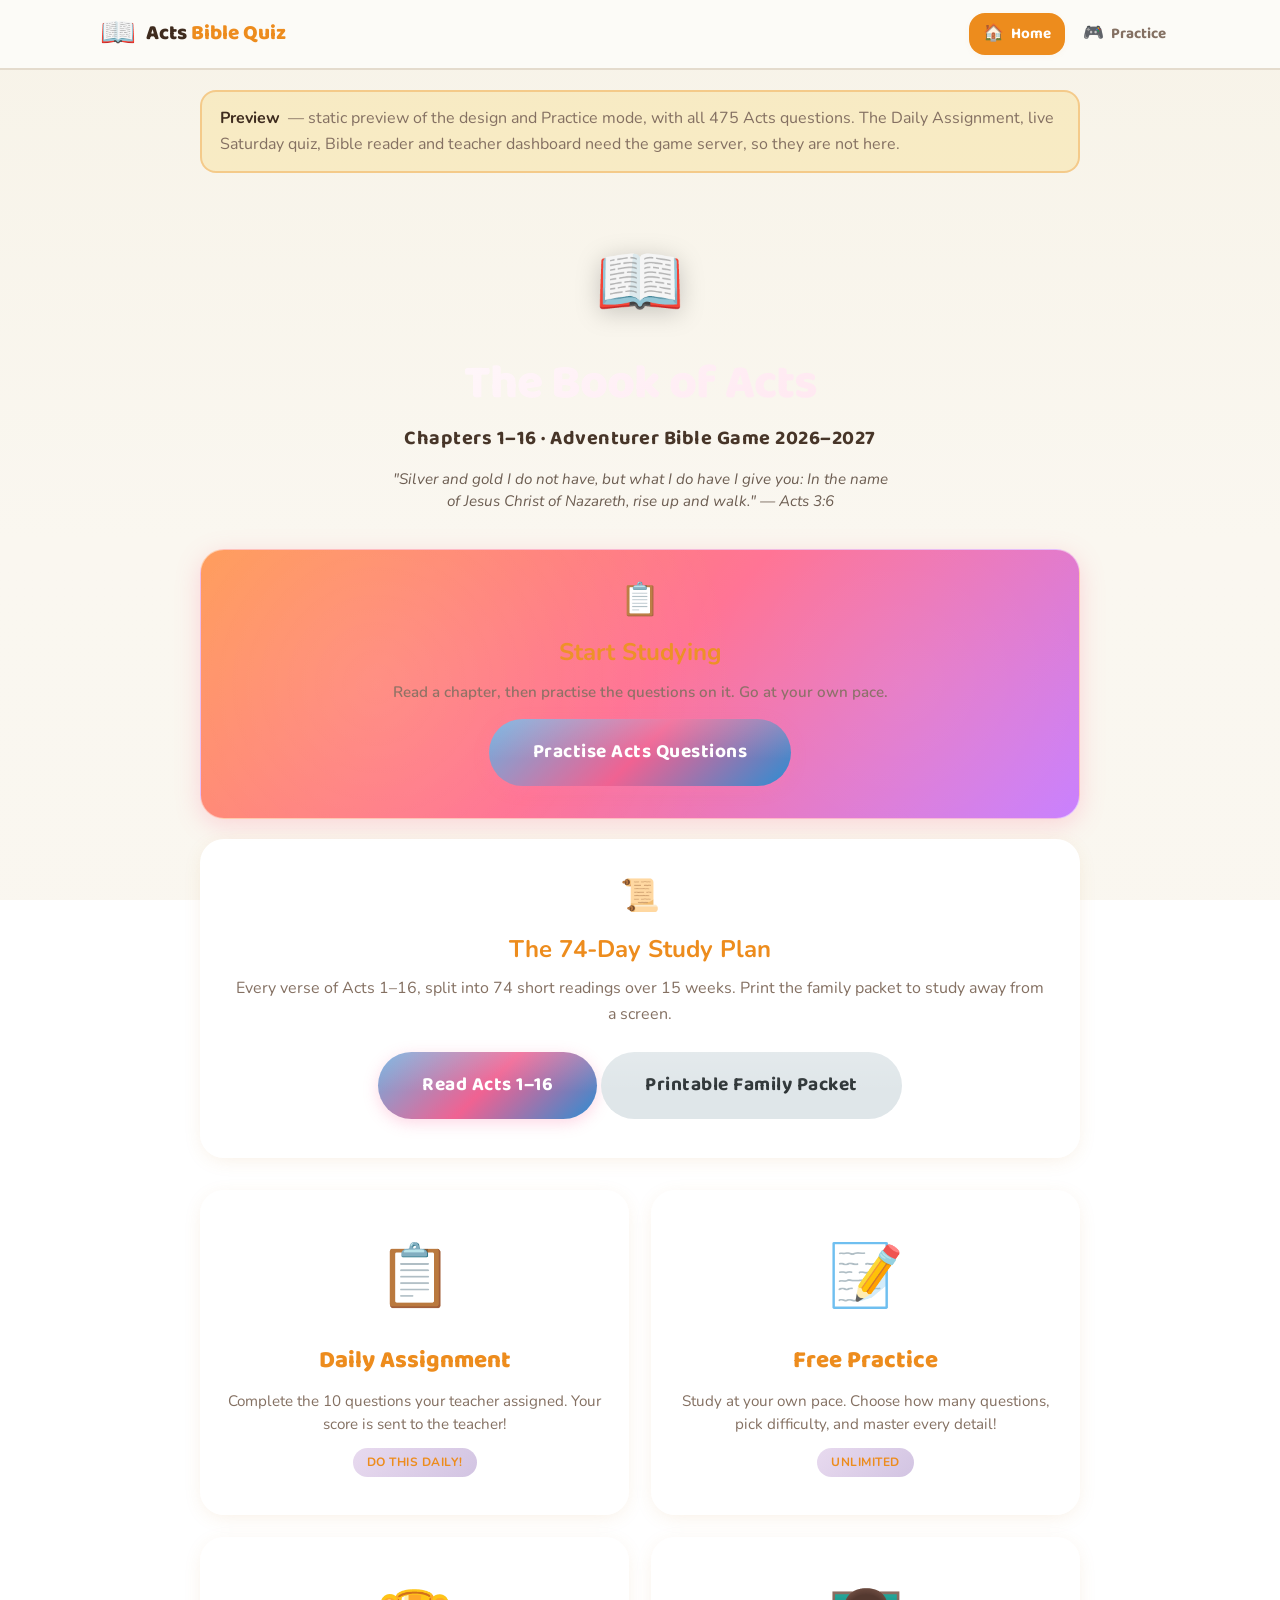
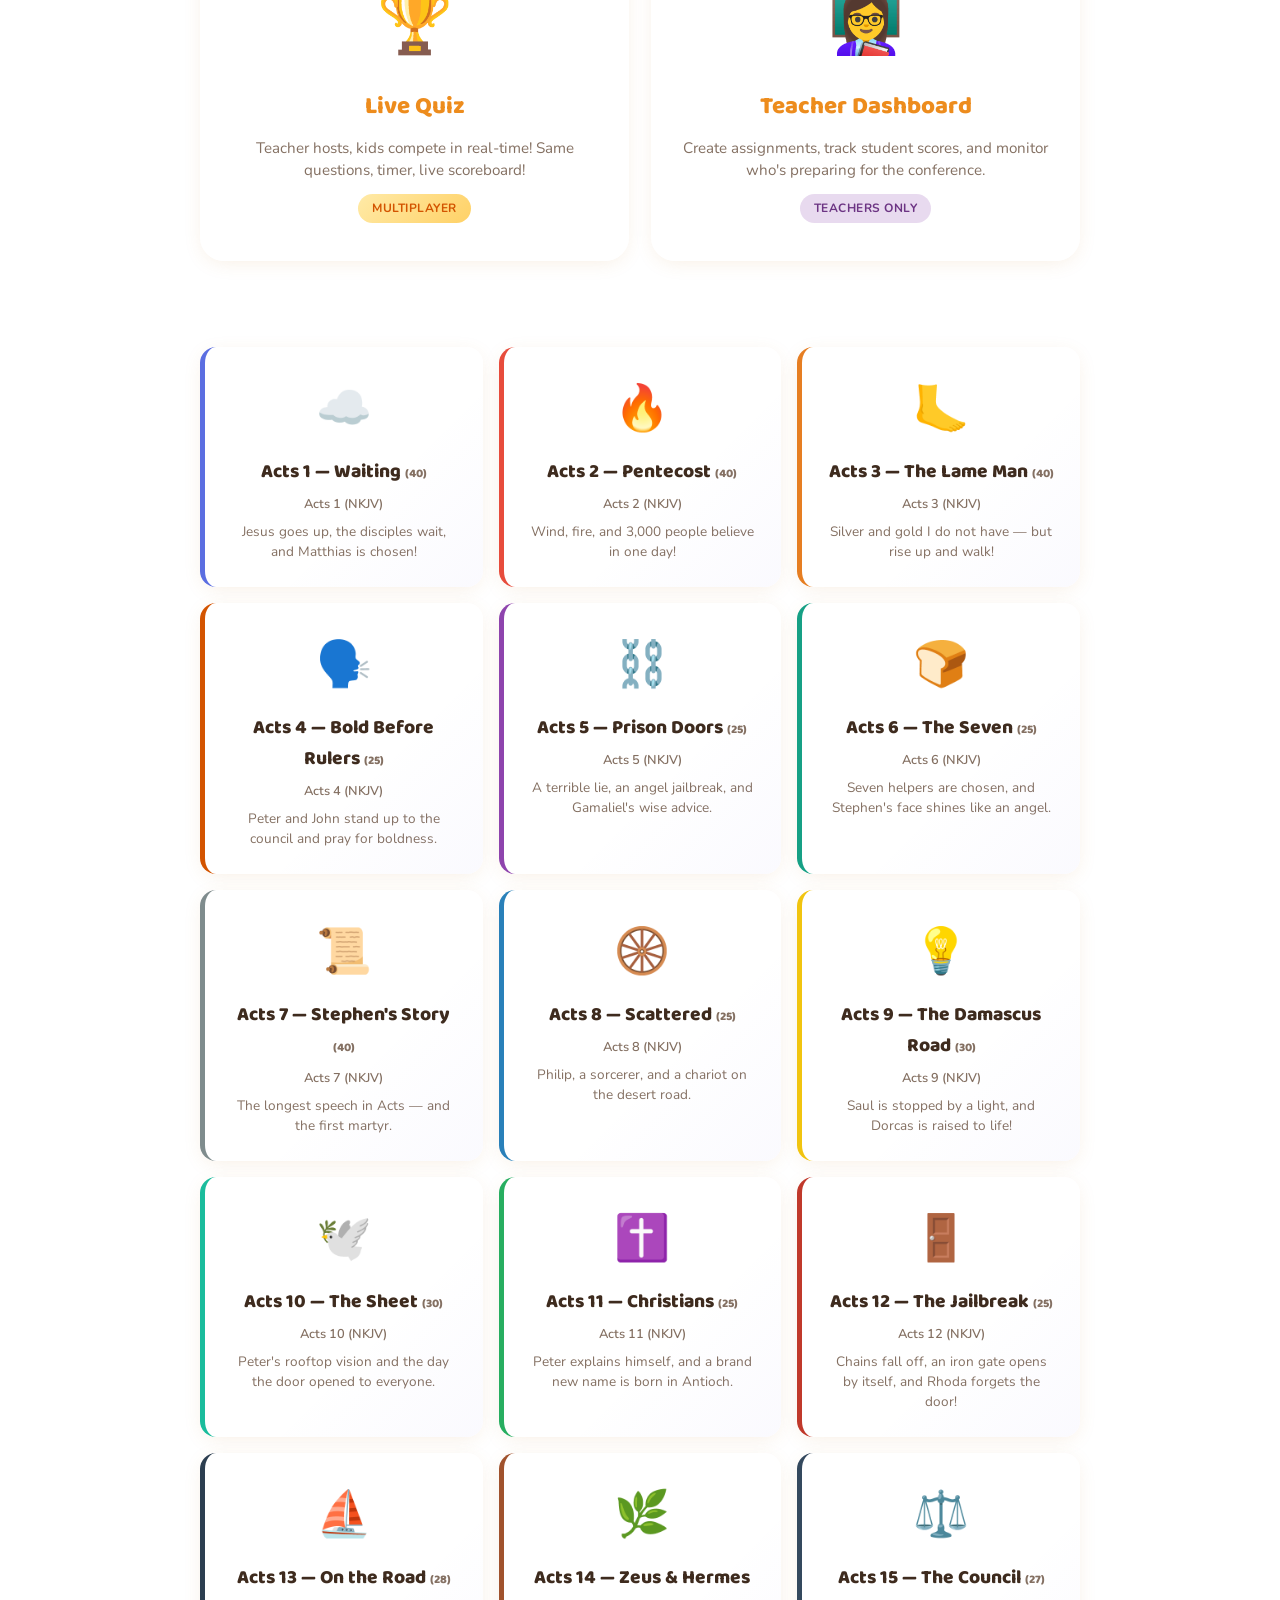
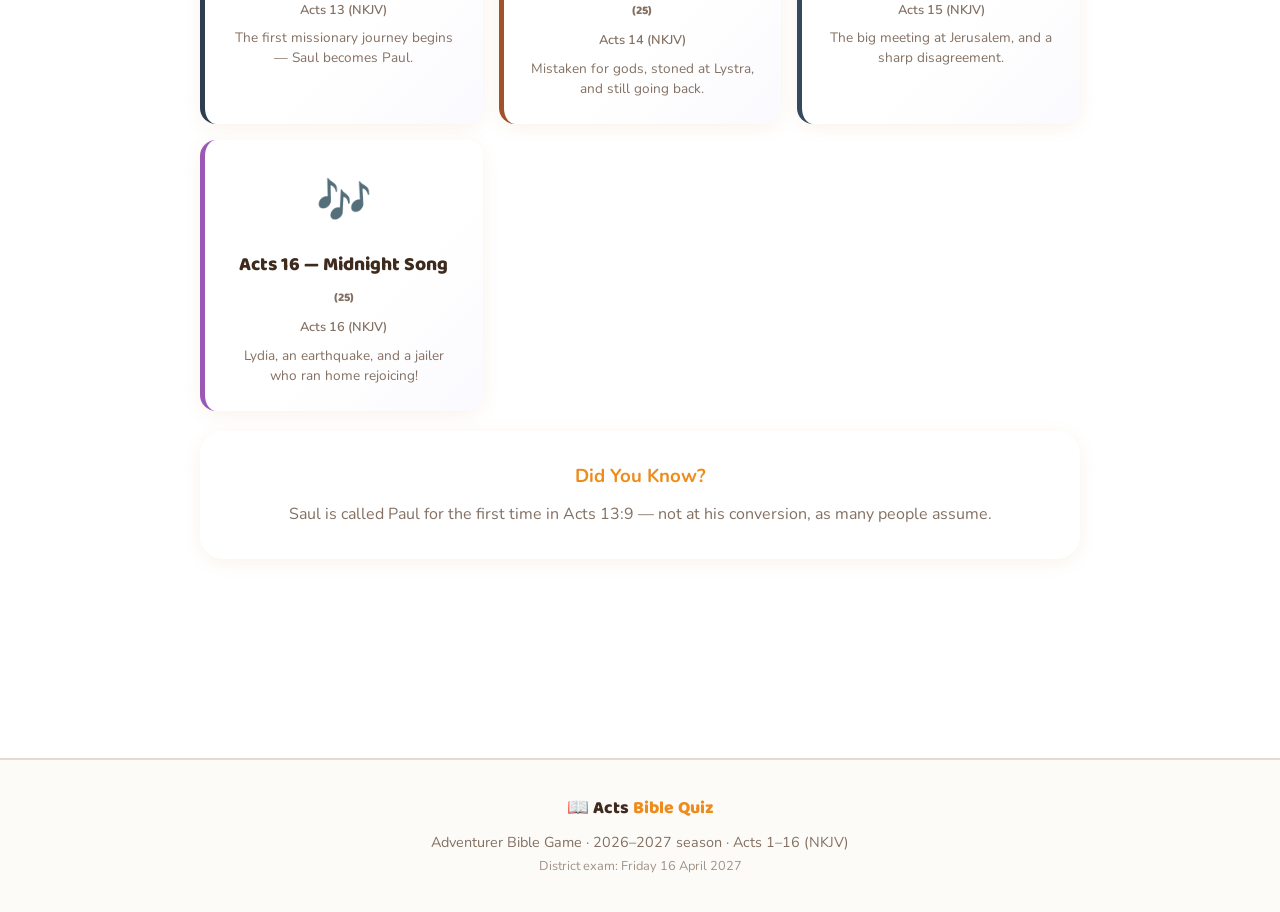
==== commit 9e73d400: "Refresh preview: navigation, open Practice, Acts-only content" ====
--- a/index.html
+++ b/index.html
@@ -12,8 +12,8 @@
 
     <div style="max-width:920px;margin:0 auto 4px;padding:14px 18px;background:hsl(45 95% 55% / .18);border:2px solid hsl(32 85% 52% / .35);border-radius:16px;">
       <strong style="color:hsl(25 35% 18%);">Preview</strong>
-      <span style="color:hsl(25 15% 45%);">&nbsp;&mdash;&nbsp;this is a static preview of the design and Practice mode, with all 475 Acts questions.
-      The Daily Assignment, the live Saturday quiz, the Bible reader and the teacher dashboard need the game server, so they are not here.</span>
+      <span style="color:hsl(25 15% 45%);">&nbsp;&mdash;&nbsp;static preview of the design and Practice mode, with all 475 Acts questions.
+      The Daily Assignment, live Saturday quiz, Bible reader and teacher dashboard need the game server, so they are not here.</span>
     </div>
 
     <!-- HERO SECTION -->
@@ -104,31 +104,38 @@
   <script>
     // Daily verses rotation
     const verses = [
-      '"She opens her mouth with wisdom, and on her tongue is the law of kindness." — Proverbs 31:26',
-      '"Charm is deceitful and beauty is passing, but a woman who fears the Lord, she shall be praised." — Proverbs 31:30',
-      '"Who can find a virtuous wife? For her worth is far above rubies." — Proverbs 31:10',
-      '"Strength and honor are her clothing; she shall rejoice in time to come." — Proverbs 31:25',
-      '"She watches over the ways of her household, and does not eat the bread of idleness." — Proverbs 31:27',
-      '"For such a time as this." — Esther 4:14',
-      '"Wherever you go, I will go; wherever you lodge, I will lodge." — Ruth 1:16',
-      '"My soul magnifies the Lord, and my spirit has rejoiced in God my Savior." — Luke 1:46-47',
-      '"My heart rejoices in the Lord; my horn is exalted in the Lord." — 1 Samuel 2:1'
+      "\"But you shall receive power when the Holy Spirit has come upon you; and you shall be witnesses to Me in Jerusalem, and in all Judea and Samaria, and to the end of the earth.\" — Acts 1:8",
+      "\"Repent, and let every one of you be baptized in the name of Jesus Christ for the remission of sins.\" — Acts 2:38",
+      "\"Silver and gold I do not have, but what I do have I give you: In the name of Jesus Christ of Nazareth, rise up and walk.\" — Acts 3:6",
+      "\"Nor is there salvation in any other, for there is no other name under heaven given among men by which we must be saved.\" — Acts 4:12",
+      "\"For we cannot but speak the things which we have seen and heard.\" — Acts 4:20",
+      "\"We ought to obey God rather than men.\" — Acts 5:29",
+      "\"Look! I see the heavens opened and the Son of Man standing at the right hand of God!\" — Acts 7:56",
+      "\"He is a chosen vessel of Mine to bear My name before Gentiles, kings, and the children of Israel.\" — Acts 9:15",
+      "\"In truth I perceive that God shows no partiality.\" — Acts 10:34",
+      "\"And the disciples were first called Christians in Antioch.\" — Acts 11:26",
+      "\"Peter was therefore kept in prison, but constant prayer was offered to God for him by the church.\" — Acts 12:5",
+      "\"We must through many tribulations enter the kingdom of God.\" — Acts 14:22",
+      "\"But we believe that through the grace of the Lord Jesus Christ we shall be saved.\" — Acts 15:11",
+      "\"Believe on the Lord Jesus Christ, and you will be saved, you and your household.\" — Acts 16:31"
     ];
     const dayIndex = Math.floor(Date.now() / 86400000) % verses.length;
     document.getElementById('dailyVerse').textContent = verses[dayIndex];
 
     // Fun facts
     const facts = [
-      'The book of Esther is one of only two books in the Bible named after a woman (Ruth is the other)!',
-      'Ruth was a Moabite — a foreigner — yet she became the great-grandmother of King David and an ancestor of Jesus!',
-      'Hannah\'s prayer in 1 Samuel 2 is so similar to Mary\'s Magnificat in Luke 1 that scholars believe Mary was inspired by Hannah!',
-      'Deborah is the only woman in the Bible who served as both a judge AND a prophetess of Israel!',
-      'Abigail is one of only a few women in the Bible described as both wise AND beautiful!',
-      'Elizabeth and Mary were relatives, and their miraculous pregnancies overlapped by about 3 months!',
-      'The name "Esther" may come from the Persian word for "star," while her Hebrew name Hadassah means "myrtle tree."',
-      'The festival of Purim, celebrated to this day, comes from the story of Esther — "Pur" means "lot" in Persian.',
-      'Jael used a tent peg to defeat Sisera — as a nomadic woman, she was expert at driving tent pegs!',
-      'Obed, Ruth\'s son, means "servant" — and his grandson David became the greatest king of Israel!'
+      "Acts is the second half of one book — Luke wrote his Gospel and Acts to the same man, Theophilus.",
+      "The word \"Christian\" appears for the first time in Acts 11:26, and it was coined in Antioch, not Jerusalem.",
+      "Stephen’s speech in Acts 7 is the longest speech in the whole book — and the young man watching the coats was Saul.",
+      "The field Judas bought was called Akel Dama, which means \"Field of Blood\" (Acts 1:19).",
+      "About 3,000 people believed on the day of Pentecost — and by Acts 4:4 the number of men was about 5,000.",
+      "Dorcas (also called Tabitha) is the only woman in the Bible recorded as being raised from the dead (Acts 9:36–42).",
+      "The street where Saul stayed in Damascus was called Straight — and you can still walk it today (Acts 9:11).",
+      "Rhoda was so excited to hear Peter’s voice that she ran to tell everyone and left him knocking outside the gate (Acts 12:13–16).",
+      "Saul is called Paul for the first time in Acts 13:9 — not at his conversion, as many people assume.",
+      "At Lystra the crowd thought Barnabas was Zeus and Paul was Hermes, because Paul was the main speaker (Acts 14:12).",
+      "Lydia, a seller of purple from Thyatira, was the first recorded convert in Europe (Acts 16:14).",
+      "Paul and Silas were singing hymns at midnight when the earthquake opened the prison doors (Acts 16:25–26)."
     ];
     const factIndex = Math.floor(Date.now() / 86400000) % facts.length;
     document.getElementById('funFact').textContent = facts[factIndex];
@@ -207,5 +214,6 @@
       }
     } catch (e) {}
   </script>
+  <script src="js/nav.js"></script>
 </body>
 </html>
--- a/css/style.css
+++ b/css/style.css
@@ -2329,3 +2329,127 @@
     background: rgba(108, 92, 231, 0.08);
   }
 }
+
+/* ============================================================
+   SITE NAV & FOOTER
+   Mirrors the sticky bar and footer of the sibling Kids Bible Quiz app:
+   card-coloured bar, 2px bottom border, logo left, icon+label links right,
+   the active link filled with the primary colour.
+   ============================================================ */
+.site-nav {
+  position: sticky;
+  top: 0;
+  z-index: 50;
+  background: hsl(42 45% 98% / 0.95);
+  backdrop-filter: blur(8px);
+  -webkit-backdrop-filter: blur(8px);
+  border-bottom: 2px solid var(--border);
+}
+
+.site-nav-inner {
+  max-width: 1120px;
+  margin: 0 auto;
+  padding: 0 20px;
+  display: flex;
+  align-items: center;
+  justify-content: space-between;
+  gap: 16px;
+  min-height: 68px;
+}
+
+.site-brand {
+  display: inline-flex;
+  align-items: center;
+  gap: 10px;
+  text-decoration: none;
+  font-family: var(--font-display);
+  font-weight: 800;
+  font-size: 1.3rem;
+  color: var(--text-dark);
+  white-space: nowrap;
+}
+
+.site-brand-ico { font-size: 1.8rem; line-height: 1; }
+.site-brand-text span { color: var(--primary); }
+
+.nav-links { display: flex; align-items: center; gap: 4px; }
+
+.nav-link {
+  display: inline-flex;
+  align-items: center;
+  gap: 7px;
+  padding: 9px 14px;
+  border-radius: var(--radius-md);
+  text-decoration: none;
+  font-family: var(--font-display);
+  font-weight: 700;
+  font-size: 0.95rem;
+  color: var(--text-light);
+  transition: background 0.18s ease, color 0.18s ease, transform 0.18s ease;
+  white-space: nowrap;
+}
+
+.nav-link:hover { background: var(--bg-light); color: var(--text-dark); transform: translateY(-1px); }
+
+.nav-link.active {
+  background: var(--primary);
+  color: #fff;
+  box-shadow: var(--card-shadow-active);
+}
+
+.nav-ico { font-size: 1.05rem; line-height: 1; }
+
+.nav-toggle {
+  display: none;
+  background: none;
+  border: 2px solid var(--border);
+  border-radius: var(--radius-sm);
+  font-size: 1.3rem;
+  line-height: 1;
+  padding: 7px 12px;
+  cursor: pointer;
+  color: var(--text-dark);
+}
+
+/* ---- footer ---- */
+.site-footer {
+  background: hsl(42 45% 98%);
+  border-top: 2px solid var(--border);
+  padding: 34px 20px;
+  margin-top: 56px;
+}
+
+.site-footer-inner { max-width: 1120px; margin: 0 auto; text-align: center; }
+
+.site-footer-brand {
+  font-family: var(--font-display);
+  font-weight: 800;
+  font-size: 1.1rem;
+  color: var(--text-dark);
+  margin-bottom: 8px;
+}
+
+.site-footer-brand span { color: var(--primary); }
+.site-footer p { color: var(--text-light); font-size: 0.9rem; margin: 2px 0; }
+.site-footer-small { font-size: 0.8rem !important; opacity: 0.75; }
+
+@media (max-width: 820px) {
+  .nav-toggle { display: block; }
+  .nav-links {
+    display: none;
+    position: absolute;
+    top: 100%;
+    left: 0;
+    right: 0;
+    flex-direction: column;
+    align-items: stretch;
+    gap: 2px;
+    padding: 10px 16px 16px;
+    background: hsl(42 45% 98%);
+    border-bottom: 2px solid var(--border);
+    box-shadow: var(--card-shadow);
+  }
+  .nav-links.open { display: flex; }
+  .site-nav-inner { position: relative; flex-wrap: wrap; }
+  .nav-link { justify-content: flex-start; padding: 12px 14px; }
+}
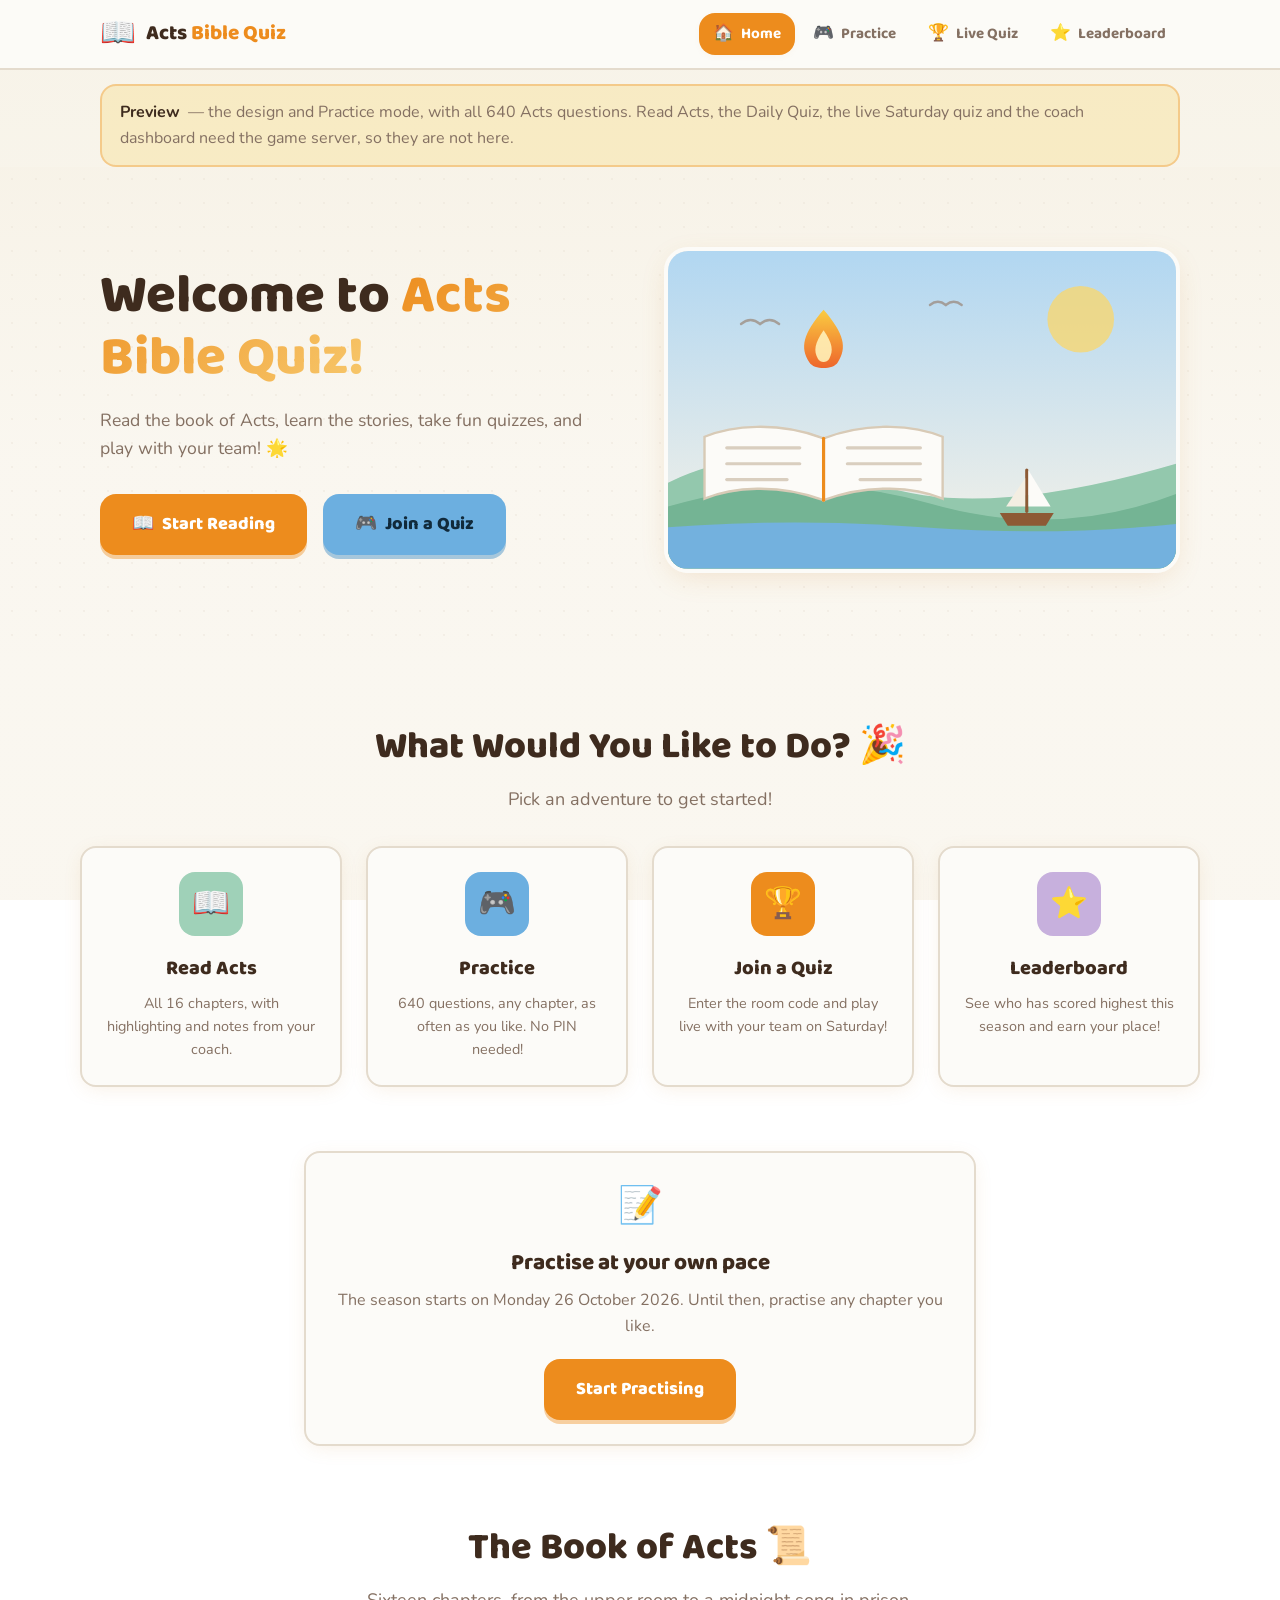
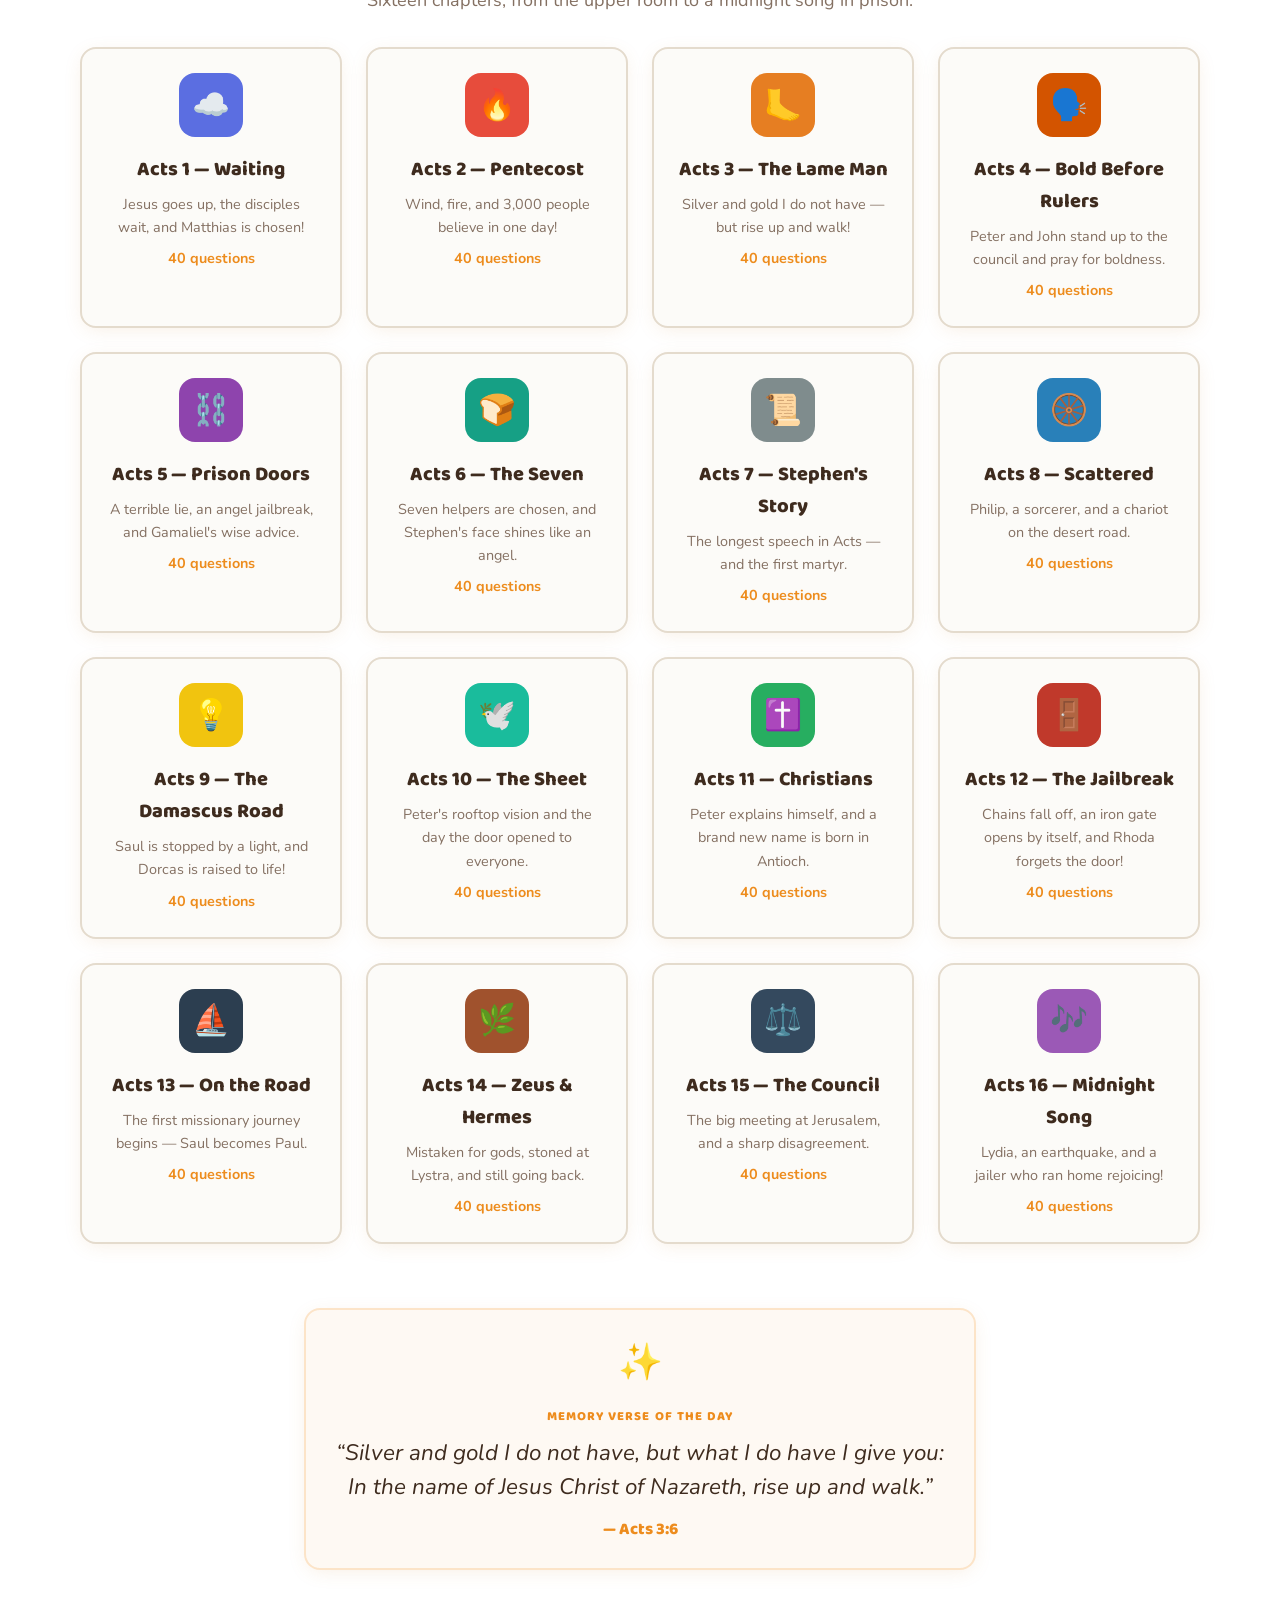
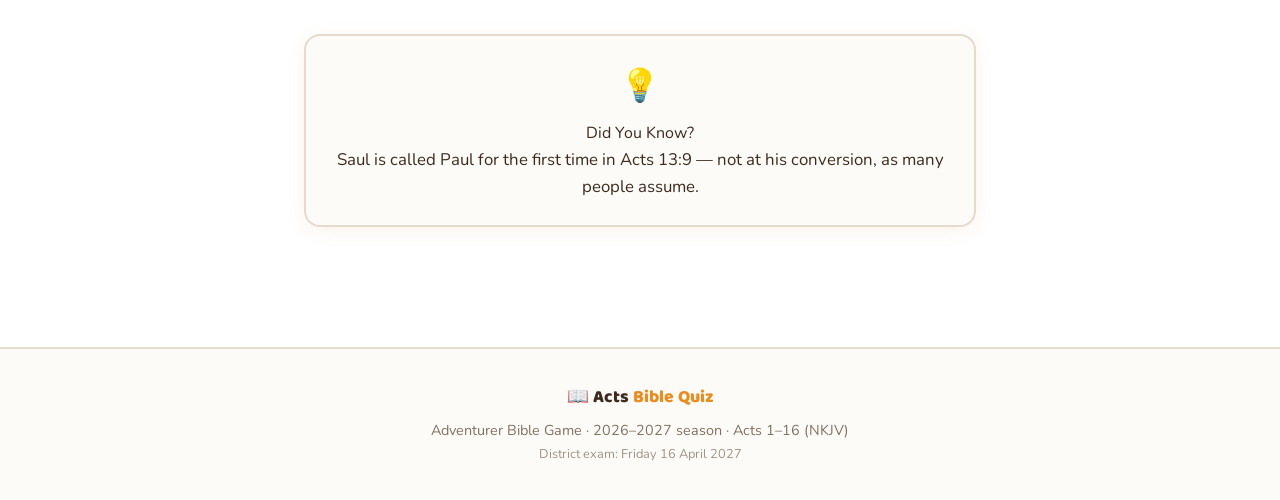
==== commit 4970d5bc: "Preview: rebuilt UI matching Kids Bible Quiz, plus leaderboard" ====
--- a/index.html
+++ b/index.html
@@ -4,215 +4,240 @@
   <meta charset="UTF-8">
   <meta name="viewport" content="width=device-width, initial-scale=1.0">
   <title>Acts 1–16 Bible Quiz — Adventurer Bible Game 2026–2027</title>
+  <meta name="description" content="Learn the book of Acts for the Adventurer Bible Game. Read Acts 1–16, practise 640 questions, sit the daily quiz, and play live with your team.">
   <link rel="stylesheet" href="css/style.css">
   <script src="js/questions-data.js"></script>
 </head>
 <body>
-  <div class="container">
-
-    <div style="max-width:920px;margin:0 auto 4px;padding:14px 18px;background:hsl(45 95% 55% / .18);border:2px solid hsl(32 85% 52% / .35);border-radius:16px;">
-      <strong style="color:hsl(25 35% 18%);">Preview</strong>
-      <span style="color:hsl(25 15% 45%);">&nbsp;&mdash;&nbsp;static preview of the design and Practice mode, with all 475 Acts questions.
-      The Daily Assignment, live Saturday quiz, Bible reader and teacher dashboard need the game server, so they are not here.</span>
-    </div>
-
-    <!-- HERO SECTION -->
-    <div class="home-hero">
-      <div class="logo-icon">📖</div>
-      <h1>The Book of Acts</h1>
-      <p class="subtitle">Chapters 1&ndash;16 &middot; Adventurer Bible Game 2026&ndash;2027</p>
-      <p class="verse" id="dailyVerse"></p>
-    </div>
-
-    <!-- DAILY ASSIGNMENT BANNER (adapts to whether a season has been scheduled) -->
-    <div class="card daily-banner" id="dailyBanner" style="margin-bottom: 20px; text-align: center;">
-      <div style="font-size: 2rem; margin-bottom: 8px;" id="bannerIcon">📋</div>
-      <h2 style="color: var(--primary); margin-bottom: 8px;" id="bannerTitle">Start Studying</h2>
-      <p style="color: var(--text-light); margin-bottom: 15px;" id="bannerText">
-        Read a chapter, then practise the questions on it. Go at your own pace.
-      </p>
-      <a href="practice.html" class="btn btn-accent btn-lg" id="bannerBtn">Practise Acts Questions</a>
-    </div>
-
-    <!-- STUDY PLAN -->
-    <div class="card" style="margin-bottom: 20px; text-align: center;">
-      <div style="font-size: 2rem; margin-bottom: 8px;">&#128220;</div>
-      <h2 style="color: var(--primary); margin-bottom: 8px;">The 74-Day Study Plan</h2>
-      <p style="color: var(--text-light); margin-bottom: 15px;">
-        Every verse of Acts 1&ndash;16, split into 74 short readings over 15 weeks.
-        Print the family packet to study away from a screen.
-      </p>
-      <a href="#" onclick="alert('This part needs the game server and is not in the static preview.');return false;" class="btn btn-accent btn-lg">Read Acts 1&ndash;16</a>
-      <a href="acts-family-packet.html" class="btn btn-lg" style="margin-top:10px;display:inline-block;background:#dfe6e9;color:#2d3436;">Printable Family Packet</a>
-    </div>
-
-    <!-- MODE SELECTION -->
-    <div class="mode-cards">
-      <a href="#" onclick="alert('This part needs the game server and is not in the static preview.');return false;" class="mode-card">
-        <div class="mode-icon">📋</div>
-        <h2>Daily Assignment</h2>
-        <p>Complete the 10 questions your teacher assigned. Your score is sent to the teacher!</p>
-        <span class="badge badge-daily">Do This Daily!</span>
-      </a>
-
-      <a href="practice.html" class="mode-card">
-        <div class="mode-icon">📝</div>
-        <h2>Free Practice</h2>
-        <p>Study at your own pace. Choose how many questions, pick difficulty, and master every detail!</p>
-        <span class="badge badge-daily">Unlimited</span>
-      </a>
-
-      <a href="#" onclick="alert('This part needs the game server and is not in the static preview.');return false;" class="mode-card">
-        <div class="mode-icon">🏆</div>
-        <h2>Live Quiz</h2>
-        <p>Teacher hosts, kids compete in real-time! Same questions, timer, live scoreboard!</p>
-        <span class="badge badge-friday">Multiplayer</span>
-      </a>
-
-      <a href="#" onclick="alert('This part needs the game server and is not in the static preview.');return false;" class="mode-card">
-        <div class="mode-icon">👩‍🏫</div>
-        <h2>Teacher Dashboard</h2>
-        <p>Create assignments, track student scores, and monitor who's preparing for the conference.</p>
-        <span class="badge" style="background: #e8daef; color: #6c3483;">Teachers Only</span>
-      </a>
-    </div>
-
-    <!-- QUICK STATS -->
-    <div class="card" id="quickStatsCard" style="display: none; margin-top: 20px;">
-      <h3 style="text-align: center; margin-bottom: 15px; color: var(--primary);">Your Journey</h3>
-      <div class="stats-grid" id="homeStats"></div>
-    </div>
-
-    <!-- WOMEN OF THE BIBLE -->
-    <div style="margin-top: 30px;">
-      <h2 style="color: white; text-align: center; margin-bottom: 20px; font-size: 1.4rem;">Journey Through Acts</h2>
-      <div class="category-grid" id="categoryGrid"></div>
-    </div>
-
-    <!-- FUN FACT -->
-    <div class="card" style="margin-top: 20px; text-align: center;">
-      <h3 style="color: var(--primary); margin-bottom: 10px;">Did You Know?</h3>
-      <p style="color: var(--text-light); line-height: 1.6;" id="funFact"></p>
-    </div>
-
-    <div style="text-align: center; padding: 30px 0; color: rgba(255,255,255,0.7); font-size: 0.85rem;">
-      Acts 1&ndash;16 &mdash; Adventurer Bible Game 2026&ndash;2027<br>
-      All questions based on the New King James Version (NKJV)
-    </div>
-  </div>
+
+    <div class="kbq-container" style="padding-top:14px;">
+      <div style="padding:14px 18px;background:hsl(45 95% 55% / .18);border:2px solid hsl(32 85% 52% / .35);border-radius:16px;">
+        <strong style="color:hsl(25 35% 18%);">Preview</strong>
+        <span style="color:hsl(25 15% 45%);">&nbsp;&mdash;&nbsp;the design and Practice mode, with all 640 Acts questions.
+        Read Acts, the Daily Quiz, the live Saturday quiz and the coach dashboard need the game server, so they are not here.</span>
+      </div>
+    </div>
+
+  <!-- ============ HERO ============ -->
+  <section class="hero-wrap bg-gradient-hero">
+    <div class="hero-dots decorative-dots"></div>
+    <div class="kbq-container">
+      <div class="hero-inner">
+
+        <div class="hero-text animate-fade-in">
+          <h1>Welcome to <span class="text-gradient-warm">Acts Bible Quiz!</span></h1>
+          <p>Read the book of Acts, learn the stories, take fun quizzes, and play with your team! 🌟</p>
+          <div class="hero-actions">
+            <a class="kid-button" href="#" onclick="alert('This part needs the game server and is not in the static preview.');return false;"><span aria-hidden="true">📖</span> Start Reading</a>
+            <a class="kid-button kid-button-accent" href="#" onclick="alert('This part needs the game server and is not in the static preview.');return false;"><span aria-hidden="true">🎮</span> Join a Quiz</a>
+          </div>
+        </div>
+
+        <!-- An illustration in the same warm palette. Drawn inline so the page
+             carries no image files and still works with no server. -->
+        <div class="hero-art animate-scale-in">
+          <svg viewBox="0 0 640 400" role="img" aria-label="An open book with a flame above it, hills, and a small ship at sea" xmlns="http://www.w3.org/2000/svg">
+            <defs>
+              <linearGradient id="sky" x1="0" y1="0" x2="0" y2="1">
+                <stop offset="0%" stop-color="hsl(205 70% 82%)"/>
+                <stop offset="100%" stop-color="hsl(42 55% 94%)"/>
+              </linearGradient>
+              <linearGradient id="flame" x1="0" y1="0" x2="0" y2="1">
+                <stop offset="0%" stop-color="hsl(45 95% 62%)"/>
+                <stop offset="100%" stop-color="hsl(18 85% 55%)"/>
+              </linearGradient>
+            </defs>
+
+            <rect width="640" height="400" fill="url(#sky)"/>
+            <circle cx="520" cy="86" r="42" fill="hsl(45 95% 70%)" opacity="0.75"/>
+
+            <!-- hills -->
+            <path d="M0 292 Q 120 232 250 288 T 640 268 L640 400 L0 400 Z" fill="hsl(150 32% 68%)"/>
+            <path d="M0 322 Q 170 272 330 318 T 640 306 L640 400 L0 400 Z" fill="hsl(150 30% 58%)"/>
+
+            <!-- sea, and a small ship for the journeys of Acts 13-16 -->
+            <path d="M0 348 Q 160 336 320 348 T 640 344 L640 400 L0 400 Z" fill="hsl(205 62% 66%)"/>
+            <g transform="translate(452 300)">
+              <path d="M-34 30 L34 30 L24 46 L-24 46 Z" fill="hsl(25 45% 38%)"/>
+              <rect x="-2" y="-26" width="4" height="56" rx="2" fill="hsl(25 45% 38%)"/>
+              <path d="M2 -24 L30 22 L2 22 Z" fill="hsl(42 45% 98%)"/>
+              <path d="M-2 -14 L-26 22 L-2 22 Z" fill="hsl(42 40% 92%)"/>
+            </g>
+
+            <!-- open book -->
+            <g transform="translate(196 236)">
+              <path d="M0 0 C -58 -22 -116 -16 -150 -2 L-150 76 C -116 62 -58 56 0 78 Z" fill="hsl(42 45% 98%)" stroke="hsl(35 30% 78%)" stroke-width="3"/>
+              <path d="M0 0 C 58 -22 116 -16 150 -2 L150 76 C 116 62 58 56 0 78 Z" fill="hsl(42 45% 98%)" stroke="hsl(35 30% 78%)" stroke-width="3"/>
+              <path d="M0 0 L0 78" stroke="hsl(32 85% 52%)" stroke-width="4" stroke-linecap="round"/>
+              <g stroke="hsl(35 25% 80%)" stroke-width="4" stroke-linecap="round">
+                <path d="M-122 12 H-30"/><path d="M-122 32 H-30"/><path d="M-122 52 H-46"/>
+                <path d="M30 12 H122"/><path d="M30 32 H122"/><path d="M46 52 H122"/>
+              </g>
+            </g>
+
+            <!-- a tongue of fire, Acts 2 -->
+            <g transform="translate(196 132)">
+              <path d="M0 -58 C 26 -28 30 -10 18 8 C 12 18 -12 18 -18 8 C -30 -10 -26 -28 0 -58 Z" fill="url(#flame)"/>
+              <path d="M0 -32 C 11 -16 13 -6 7 4 C 4 9 -4 9 -7 4 C -13 -6 -11 -16 0 -32 Z" fill="hsl(48 100% 86%)" opacity="0.9"/>
+            </g>
+
+            <!-- birds -->
+            <g stroke="hsl(25 25% 45%)" stroke-width="3" fill="none" stroke-linecap="round" opacity="0.55">
+              <path d="M92 92 q 12 -10 24 0"/><path d="M116 92 q 12 -10 24 0"/>
+              <path d="M330 68 q 10 -8 20 0"/><path d="M350 68 q 10 -8 20 0"/>
+            </g>
+          </svg>
+        </div>
+
+      </div>
+    </div>
+  </section>
+
+  <!-- ============ WHAT WOULD YOU LIKE TO DO? ============ -->
+  <section class="kbq-container kbq-section">
+    <div style="text-align:center;">
+      <h2 class="section-title">What Would You Like to Do? 🎉</h2>
+      <p class="section-subtitle">Pick an adventure to get started!</p>
+    </div>
+
+    <div class="feature-grid">
+      <a href="#" onclick="alert('This part needs the game server and is not in the static preview.');return false;" class="storybook-card feature-card group">
+        <div class="feature-icon group-wiggle" style="background:var(--secondary);">📖</div>
+        <h3>Read Acts</h3>
+        <p>All 16 chapters, with highlighting and notes from your coach.</p>
+      </a>
+
+      <a href="practice.html" class="storybook-card feature-card group">
+        <div class="feature-icon group-wiggle" style="background:var(--accent);">🎮</div>
+        <h3>Practice</h3>
+        <p>640 questions, any chapter, as often as you like. No PIN needed!</p>
+      </a>
+
+      <a href="#" onclick="alert('This part needs the game server and is not in the static preview.');return false;" class="storybook-card feature-card group">
+        <div class="feature-icon group-wiggle" style="background:var(--primary);">🏆</div>
+        <h3>Join a Quiz</h3>
+        <p>Enter the room code and play live with your team on Saturday!</p>
+      </a>
+
+      <a href="leaderboard.html" class="storybook-card feature-card group">
+        <div class="feature-icon group-wiggle" style="background:var(--lavender);">⭐</div>
+        <h3>Leaderboard</h3>
+        <p>See who has scored highest this season and earn your place!</p>
+      </a>
+    </div>
+  </section>
+
+  <!-- ============ TODAY'S ASSIGNMENT ============ -->
+  <section class="kbq-container" style="padding-bottom:8px;">
+    <div class="storybook-card" style="max-width:42rem;margin:0 auto;text-align:center;">
+      <span style="font-size:2.25rem;display:block;margin-bottom:12px;" aria-hidden="true">📝</span>
+      <h3 id="bannerTitle" style="font-family:var(--font-display);font-size:1.4rem;font-weight:800;margin-bottom:6px;">Practise at your own pace</h3>
+      <p id="bannerText" style="color:var(--text-light);margin-bottom:20px;">The season starts on Monday 26 October 2026. Until then, practise any chapter you like.</p>
+      <a id="bannerBtn" class="kid-button" href="practice.html">Start Practising</a>
+    </div>
+  </section>
+
+  <!-- ============ THE SIXTEEN CHAPTERS ============ -->
+  <section class="kbq-container kbq-section">
+    <div style="text-align:center;">
+      <h2 class="section-title">The Book of Acts 📜</h2>
+      <p class="section-subtitle">Sixteen chapters, from the upper room to a midnight song in prison.</p>
+    </div>
+    <div id="categoryGrid" class="feature-grid"></div>
+  </section>
+
+  <!-- ============ MEMORY VERSE OF THE DAY ============ -->
+  <section class="kbq-container" style="padding-bottom:64px;">
+    <div class="storybook-card verse-panel">
+      <span class="verse-star" aria-hidden="true">✨</span>
+      <p class="verse-label">Memory Verse of the Day</p>
+      <blockquote id="dailyVerse"></blockquote>
+      <cite id="dailyVerseRef"></cite>
+    </div>
+  </section>
+
+  <!-- ============ DID YOU KNOW? ============ -->
+  <section class="kbq-container" style="padding-bottom:64px;">
+    <div class="storybook-card" style="max-width:42rem;margin:0 auto;text-align:center;">
+      <span style="font-size:2rem;display:block;margin-bottom:10px;" aria-hidden="true">💡</span>
+      <p class="verse-label">Did You Know?</p>
+      <p id="funFact" style="color:var(--text-dark);line-height:1.6;font-size:1.05rem;"></p>
+    </div>
+  </section>
 
   <script>
-    // Daily verses rotation
+    // ---- Memory verse of the day -------------------------------------------
+    // The fourteen weekly memory verses of the Acts season, rotating daily.
     const verses = [
-      "\"But you shall receive power when the Holy Spirit has come upon you; and you shall be witnesses to Me in Jerusalem, and in all Judea and Samaria, and to the end of the earth.\" — Acts 1:8",
-      "\"Repent, and let every one of you be baptized in the name of Jesus Christ for the remission of sins.\" — Acts 2:38",
-      "\"Silver and gold I do not have, but what I do have I give you: In the name of Jesus Christ of Nazareth, rise up and walk.\" — Acts 3:6",
-      "\"Nor is there salvation in any other, for there is no other name under heaven given among men by which we must be saved.\" — Acts 4:12",
-      "\"For we cannot but speak the things which we have seen and heard.\" — Acts 4:20",
-      "\"We ought to obey God rather than men.\" — Acts 5:29",
-      "\"Look! I see the heavens opened and the Son of Man standing at the right hand of God!\" — Acts 7:56",
-      "\"He is a chosen vessel of Mine to bear My name before Gentiles, kings, and the children of Israel.\" — Acts 9:15",
-      "\"In truth I perceive that God shows no partiality.\" — Acts 10:34",
-      "\"And the disciples were first called Christians in Antioch.\" — Acts 11:26",
-      "\"Peter was therefore kept in prison, but constant prayer was offered to God for him by the church.\" — Acts 12:5",
-      "\"We must through many tribulations enter the kingdom of God.\" — Acts 14:22",
-      "\"But we believe that through the grace of the Lord Jesus Christ we shall be saved.\" — Acts 15:11",
-      "\"Believe on the Lord Jesus Christ, and you will be saved, you and your household.\" — Acts 16:31"
+      ["But you shall receive power when the Holy Spirit has come upon you; and you shall be witnesses to Me in Jerusalem, and in all Judea and Samaria, and to the end of the earth.", "Acts 1:8"],
+      ["Repent, and let every one of you be baptized in the name of Jesus Christ for the remission of sins.", "Acts 2:38"],
+      ["Silver and gold I do not have, but what I do have I give you: In the name of Jesus Christ of Nazareth, rise up and walk.", "Acts 3:6"],
+      ["Nor is there salvation in any other, for there is no other name under heaven given among men by which we must be saved.", "Acts 4:12"],
+      ["For we cannot but speak the things which we have seen and heard.", "Acts 4:20"],
+      ["We ought to obey God rather than men.", "Acts 5:29"],
+      ["Look! I see the heavens opened and the Son of Man standing at the right hand of God!", "Acts 7:56"],
+      ["He is a chosen vessel of Mine to bear My name before Gentiles, kings, and the children of Israel.", "Acts 9:15"],
+      ["In truth I perceive that God shows no partiality.", "Acts 10:34"],
+      ["And the disciples were first called Christians in Antioch.", "Acts 11:26"],
+      ["Peter was therefore kept in prison, but constant prayer was offered to God for him by the church.", "Acts 12:5"],
+      ["We must through many tribulations enter the kingdom of God.", "Acts 14:22"],
+      ["But we believe that through the grace of the Lord Jesus Christ we shall be saved.", "Acts 15:11"],
+      ["Believe on the Lord Jesus Christ, and you will be saved, you and your household.", "Acts 16:31"]
     ];
     const dayIndex = Math.floor(Date.now() / 86400000) % verses.length;
-    document.getElementById('dailyVerse').textContent = verses[dayIndex];
-
-    // Fun facts
+    document.getElementById('dailyVerse').textContent = '“' + verses[dayIndex][0] + '”';
+    document.getElementById('dailyVerseRef').textContent = '— ' + verses[dayIndex][1];
+
+    // ---- Did you know ------------------------------------------------------
     const facts = [
-      "Acts is the second half of one book — Luke wrote his Gospel and Acts to the same man, Theophilus.",
-      "The word \"Christian\" appears for the first time in Acts 11:26, and it was coined in Antioch, not Jerusalem.",
-      "Stephen’s speech in Acts 7 is the longest speech in the whole book — and the young man watching the coats was Saul.",
-      "The field Judas bought was called Akel Dama, which means \"Field of Blood\" (Acts 1:19).",
-      "About 3,000 people believed on the day of Pentecost — and by Acts 4:4 the number of men was about 5,000.",
-      "Dorcas (also called Tabitha) is the only woman in the Bible recorded as being raised from the dead (Acts 9:36–42).",
-      "The street where Saul stayed in Damascus was called Straight — and you can still walk it today (Acts 9:11).",
-      "Rhoda was so excited to hear Peter’s voice that she ran to tell everyone and left him knocking outside the gate (Acts 12:13–16).",
-      "Saul is called Paul for the first time in Acts 13:9 — not at his conversion, as many people assume.",
-      "At Lystra the crowd thought Barnabas was Zeus and Paul was Hermes, because Paul was the main speaker (Acts 14:12).",
-      "Lydia, a seller of purple from Thyatira, was the first recorded convert in Europe (Acts 16:14).",
-      "Paul and Silas were singing hymns at midnight when the earthquake opened the prison doors (Acts 16:25–26)."
+      'Acts is the second half of one book — Luke wrote his Gospel and Acts to the same man, Theophilus.',
+      'The word "Christian" appears for the first time in Acts 11:26, and it was coined in Antioch, not Jerusalem.',
+      'Stephen’s speech in Acts 7 is the longest speech in the whole book — and the young man watching the coats was Saul.',
+      'The field Judas bought was called Akel Dama, which means "Field of Blood" (Acts 1:19).',
+      'About 3,000 people believed on the day of Pentecost — and by Acts 4:4 the number of men was about 5,000.',
+      'Dorcas (also called Tabitha) is the only woman in the Bible recorded as being raised from the dead (Acts 9:36–42).',
+      'The street where Saul stayed in Damascus was called Straight — and you can still walk it today (Acts 9:11).',
+      'Rhoda was so excited to hear Peter’s voice that she ran to tell everyone and left him knocking outside the gate (Acts 12:13–16).',
+      'Saul is called Paul for the first time in Acts 13:9 — not at his conversion, as many people assume.',
+      'At Lystra the crowd thought Barnabas was Zeus and Paul was Hermes, because Paul was the main speaker (Acts 14:12).',
+      'Lydia, a seller of purple from Thyatira, was the first recorded convert in Europe (Acts 16:14).',
+      'Paul and Silas were singing hymns at midnight when the earthquake opened the prison doors (Acts 16:25–26).'
     ];
-    const factIndex = Math.floor(Date.now() / 86400000) % facts.length;
-    document.getElementById('funFact').textContent = facts[factIndex];
-
-    // Load categories from embedded data (works on GitHub Pages — no server needed)
-    // If the coach has scheduled the season, show today's assignment.
-    // If nothing is scheduled yet, point at self-paced practice instead, so the
-    // page never promises an assignment that isn't there.
+    document.getElementById('funFact').textContent = facts[Math.floor(Date.now() / 86400000) % facts.length];
+
+    // ---- Today's assignment, when the season is running ---------------------
+    // Falls back to the practice wording above, so the page never promises an
+    // assignment that is not there, and still reads correctly with no server.
     fetch('/api/daily/available')
       .then(function (r) { return r.json(); })
       .then(function (list) {
         var acts = (list || []).filter(function (a) {
           return a.kind === 'study' || a.kind === 'weekly' || a.kind === 'revision';
         });
-        if (!acts.length) return;                    // keep the practice wording
+        if (!acts.length) return;
         var next = acts[0];
         document.getElementById('bannerTitle').textContent = "Today's Assignment";
-        document.getElementById('bannerText').textContent =
-          next.label + ' — ' + next.questionCount + ' questions.';
+        document.getElementById('bannerText').textContent = next.label + ' — ' + next.questionCount + ' questions.';
         var btn = document.getElementById('bannerBtn');
         btn.textContent = 'Start Daily Assignment';
         btn.setAttribute('href', 'daily.html');
       })
       .catch(function () { /* offline: the practice wording still makes sense */ });
 
-    // This season is Acts 1-16. The bank holds only Acts now -- last season's
-    // Women of the Bible questions were moved to archive/ so the two cannot
-    // mix -- but the filter is kept so a future season can be added without
-    // the home grid silently showing both at once.
+    // ---- The sixteen chapters ----------------------------------------------
+    // The filter is kept so a future season can be added without this grid
+    // silently showing two books at once.
     const categories = QUIZ_CATEGORIES
       .filter(cat => cat.id.startsWith('acts'))
-      .map(cat => {
-        const count = QUIZ_QUESTIONS.filter(q => q.category === cat.id).length;
-        return { ...cat, questionCount: count };
-      });
-    const grid = document.getElementById('categoryGrid');
-    categories.forEach(cat => {
-      const card = document.createElement('a');
-      card.href = `practice.html?category=${cat.id}`;
-      card.className = 'category-card';
-      card.style.borderColor = cat.color;
-      card.innerHTML = `
-        <div class="cat-icon">${cat.icon}</div>
-        <h3>${cat.name} <span style="font-size:0.75rem;color:var(--text-light);">(${cat.questionCount})</span></h3>
-        <div class="cat-ref">${cat.reference}</div>
-        <div class="cat-desc">${cat.description}</div>
-      `;
-      grid.appendChild(card);
-    });
-
-    // Show progress stats if available
-    try {
-      const progress = JSON.parse(localStorage.getItem('bible_quiz_progress') || '{}');
-      if (progress.totalAnswered && progress.totalAnswered > 0) {
-        document.getElementById('quickStatsCard').style.display = 'block';
-        const accuracy = Math.round((progress.totalCorrect / progress.totalAnswered) * 100);
-        const seen = progress.seen ? Object.keys(progress.seen).length : 0;
-        const mastered = progress.seen
-          ? Object.values(progress.seen).filter(s => s.correct >= 2).length
-          : 0;
-
-        document.getElementById('homeStats').innerHTML = `
-          <div class="stat-item">
-            <div class="stat-value">${progress.totalSessions || 0}</div>
-            <div class="stat-label">Sessions</div>
-          </div>
-          <div class="stat-item">
-            <div class="stat-value">${accuracy}%</div>
-            <div class="stat-label">Accuracy</div>
-          </div>
-          <div class="stat-item">
-            <div class="stat-value">${seen}</div>
-            <div class="stat-label">Questions Seen</div>
-          </div>
-        `;
-      }
-    } catch (e) {}
+      .map(cat => ({ ...cat, questionCount: QUIZ_QUESTIONS.filter(q => q.category === cat.id).length }));
+
+    document.getElementById('categoryGrid').innerHTML = categories.map(cat => `
+      <a href="practice.html?category=${cat.id}" class="storybook-card feature-card group">
+        <div class="feature-icon group-wiggle" style="background:${cat.color};">${cat.icon}</div>
+        <h3>${cat.name}</h3>
+        <p>${cat.description}</p>
+        <p style="margin-top:8px;font-weight:700;color:var(--primary);">${cat.questionCount} questions</p>
+      </a>`).join('');
   </script>
   <script src="js/nav.js"></script>
 </body>
--- a/css/style.css
+++ b/css/style.css
@@ -242,30 +242,32 @@
 
 .page-header h1 {
   font-family: var(--font-display);
-  font-size: 2.6rem;
-  font-weight: 900;
+  font-size: 2rem;
+  font-weight: 800;
   text-shadow: none;
   margin-bottom: 8px;
-  letter-spacing: -0.5px;
-}
+}
+
+@media (min-width: 768px) { .page-header h1 { font-size: 2.35rem; } }
 
 .page-header p {
-  font-size: 1.1rem;
-  opacity: 0.9;
-  font-weight: 600;
+  font-family: var(--font-body);
+  font-size: 1.125rem;
+  color: var(--text-light);
+  font-weight: 400;
 }
 
 /* ============ CARD ============ */
+/* Same shape as .storybook-card in the sibling app, so pages that already use
+   .card inherit that look without each one being rewritten. */
 .card {
-  background: rgba(255, 255, 255, 0.95);
-  border-radius: var(--radius-lg);
-  padding: 30px;
+  background: var(--bg-warm);
+  border-radius: var(--radius-md);
+  padding: 24px;
   box-shadow: var(--card-shadow);
   margin-bottom: 20px;
-  transition: transform 0.3s cubic-bezier(0.34, 1.56, 0.64, 1), box-shadow 0.3s ease;
-  backdrop-filter: blur(10px);
-  -webkit-backdrop-filter: blur(10px);
-  border: 1px solid rgba(255, 255, 255, 0.5);
+  transition: transform 0.2s ease, box-shadow 0.2s ease;
+  border: 2px solid var(--border);
 }
 
 .card:hover {
@@ -2329,127 +2331,350 @@
     background: rgba(108, 92, 231, 0.08);
   }
 }
-
-/* ============================================================
-   SITE NAV & FOOTER
-   Mirrors the sticky bar and footer of the sibling Kids Bible Quiz app:
-   card-coloured bar, 2px bottom border, logo left, icon+label links right,
-   the active link filled with the primary colour.
-   ============================================================ */
-.site-nav {
-  position: sticky;
-  top: 0;
-  z-index: 50;
-  background: hsl(42 45% 98% / 0.95);
-  backdrop-filter: blur(8px);
-  -webkit-backdrop-filter: blur(8px);
-  border-bottom: 2px solid var(--border);
-}
-
-.site-nav-inner {
-  max-width: 1120px;
-  margin: 0 auto;
-  padding: 0 20px;
-  display: flex;
-  align-items: center;
-  justify-content: space-between;
-  gap: 16px;
-  min-height: 68px;
-}
-
-.site-brand {
-  display: inline-flex;
-  align-items: center;
-  gap: 10px;
-  text-decoration: none;
-  font-family: var(--font-display);
-  font-weight: 800;
-  font-size: 1.3rem;
-  color: var(--text-dark);
-  white-space: nowrap;
-}
-
-.site-brand-ico { font-size: 1.8rem; line-height: 1; }
-.site-brand-text span { color: var(--primary); }
-
-.nav-links { display: flex; align-items: center; gap: 4px; }
-
-.nav-link {
-  display: inline-flex;
-  align-items: center;
-  gap: 7px;
-  padding: 9px 14px;
-  border-radius: var(--radius-md);
-  text-decoration: none;
-  font-family: var(--font-display);
-  font-weight: 700;
-  font-size: 0.95rem;
-  color: var(--text-light);
-  transition: background 0.18s ease, color 0.18s ease, transform 0.18s ease;
-  white-space: nowrap;
-}
-
-.nav-link:hover { background: var(--bg-light); color: var(--text-dark); transform: translateY(-1px); }
-
-.nav-link.active {
-  background: var(--primary);
-  color: #fff;
-  box-shadow: var(--card-shadow-active);
-}
-
-.nav-ico { font-size: 1.05rem; line-height: 1; }
-
-.nav-toggle {
-  display: none;
-  background: none;
-  border: 2px solid var(--border);
-  border-radius: var(--radius-sm);
-  font-size: 1.3rem;
-  line-height: 1;
-  padding: 7px 12px;
-  cursor: pointer;
-  color: var(--text-dark);
-}
-
-/* ---- footer ---- */
-.site-footer {
-  background: hsl(42 45% 98%);
-  border-top: 2px solid var(--border);
-  padding: 34px 20px;
-  margin-top: 56px;
-}
-
-.site-footer-inner { max-width: 1120px; margin: 0 auto; text-align: center; }
-
-.site-footer-brand {
-  font-family: var(--font-display);
-  font-weight: 800;
-  font-size: 1.1rem;
-  color: var(--text-dark);
-  margin-bottom: 8px;
-}
-
-.site-footer-brand span { color: var(--primary); }
-.site-footer p { color: var(--text-light); font-size: 0.9rem; margin: 2px 0; }
-.site-footer-small { font-size: 0.8rem !important; opacity: 0.75; }
-
-@media (max-width: 820px) {
-  .nav-toggle { display: block; }
-  .nav-links {
-    display: none;
-    position: absolute;
-    top: 100%;
-    left: 0;
-    right: 0;
-    flex-direction: column;
-    align-items: stretch;
-    gap: 2px;
-    padding: 10px 16px 16px;
-    background: hsl(42 45% 98%);
-    border-bottom: 2px solid var(--border);
-    box-shadow: var(--card-shadow);
-  }
-  .nav-links.open { display: flex; }
-  .site-nav-inner { position: relative; flex-wrap: wrap; }
-  .nav-link { justify-content: flex-start; padding: 12px 14px; }
-}
+
+/* ============================================================
+   SITE NAV & FOOTER
+   Mirrors the sticky bar and footer of the sibling Kids Bible Quiz app:
+   card-coloured bar, 2px bottom border, logo left, icon+label links right,
+   the active link filled with the primary colour.
+   ============================================================ */
+.site-nav {
+  position: sticky;
+  top: 0;
+  z-index: 50;
+  background: hsl(42 45% 98% / 0.95);
+  backdrop-filter: blur(8px);
+  -webkit-backdrop-filter: blur(8px);
+  border-bottom: 2px solid var(--border);
+}
+
+.site-nav-inner {
+  max-width: 1120px;
+  margin: 0 auto;
+  padding: 0 20px;
+  display: flex;
+  align-items: center;
+  justify-content: space-between;
+  gap: 16px;
+  min-height: 68px;
+}
+
+.site-brand {
+  display: inline-flex;
+  align-items: center;
+  gap: 10px;
+  text-decoration: none;
+  font-family: var(--font-display);
+  font-weight: 800;
+  font-size: 1.3rem;
+  color: var(--text-dark);
+  white-space: nowrap;
+}
+
+.site-brand-ico { font-size: 1.8rem; line-height: 1; }
+.site-brand-text span { color: var(--primary); }
+
+.nav-links { display: flex; align-items: center; gap: 4px; }
+
+.nav-link {
+  display: inline-flex;
+  align-items: center;
+  gap: 7px;
+  padding: 9px 14px;
+  border-radius: var(--radius-md);
+  text-decoration: none;
+  font-family: var(--font-display);
+  font-weight: 700;
+  font-size: 0.95rem;
+  color: var(--text-light);
+  transition: background 0.18s ease, color 0.18s ease, transform 0.18s ease;
+  white-space: nowrap;
+}
+
+.nav-link:hover { background: var(--bg-light); color: var(--text-dark); transform: translateY(-1px); }
+
+.nav-link.active {
+  background: var(--primary);
+  color: #fff;
+  box-shadow: var(--card-shadow-active);
+}
+
+.nav-ico { font-size: 1.05rem; line-height: 1; }
+
+.nav-toggle {
+  display: none;
+  background: none;
+  border: 2px solid var(--border);
+  border-radius: var(--radius-sm);
+  font-size: 1.3rem;
+  line-height: 1;
+  padding: 7px 12px;
+  cursor: pointer;
+  color: var(--text-dark);
+}
+
+/* ---- footer ---- */
+.site-footer {
+  background: hsl(42 45% 98%);
+  border-top: 2px solid var(--border);
+  padding: 34px 20px;
+  margin-top: 56px;
+}
+
+.site-footer-inner { max-width: 1120px; margin: 0 auto; text-align: center; }
+
+.site-footer-brand {
+  font-family: var(--font-display);
+  font-weight: 800;
+  font-size: 1.1rem;
+  color: var(--text-dark);
+  margin-bottom: 8px;
+}
+
+.site-footer-brand span { color: var(--primary); }
+.site-footer p { color: var(--text-light); font-size: 0.9rem; margin: 2px 0; }
+.site-footer-small { font-size: 0.8rem !important; opacity: 0.75; }
+
+@media (max-width: 820px) {
+  .nav-toggle { display: block; }
+  .nav-links {
+    display: none;
+    position: absolute;
+    top: 100%;
+    left: 0;
+    right: 0;
+    flex-direction: column;
+    align-items: stretch;
+    gap: 2px;
+    padding: 10px 16px 16px;
+    background: hsl(42 45% 98%);
+    border-bottom: 2px solid var(--border);
+    box-shadow: var(--card-shadow);
+  }
+  .nav-links.open { display: flex; }
+  .site-nav-inner { position: relative; flex-wrap: wrap; }
+  .nav-link { justify-content: flex-start; padding: 12px 14px; }
+}
+
+/* ============================================================
+   KIDS BIBLE QUIZ COMPONENT CLASSES
+   Ported from that app's src/index.css and tailwind.config.ts so the two
+   sites are the same design, not merely the same colours. Tailwind's @apply
+   is expanded by hand here because these pages are plain CSS.
+   ============================================================ */
+:root { --warm-glow: hsl(40 90% 70%); }
+
+/* --- storybook-card: the card used for every panel on his pages --- */
+.storybook-card {
+  background: var(--bg-warm);
+  border-radius: var(--radius-md);
+  border: 2px solid var(--border);
+  padding: 24px;
+  box-shadow: var(--card-shadow);
+  transition: transform 0.2s ease, box-shadow 0.2s ease;
+}
+
+.storybook-card:hover {
+  transform: translateY(-3px);
+  box-shadow: var(--card-shadow-hover);
+}
+
+/* --- kid-button: chunky button with a solid "lip" underneath --- */
+.kid-button {
+  display: inline-flex;
+  align-items: center;
+  justify-content: center;
+  gap: 8px;
+  border: none;
+  cursor: pointer;
+  border-radius: var(--radius-md);
+  font-family: var(--font-display);
+  font-weight: 800;
+  font-size: 1.125rem;
+  padding: 16px 32px;
+  text-decoration: none;
+  transition: all 0.2s ease;
+  box-shadow: 0 4px 0 hsl(32 85% 52% / 0.4);
+  background: var(--primary);
+  color: #fff;
+}
+
+.kid-button:hover { transform: translateY(-2px); box-shadow: 0 6px 0 hsl(32 85% 52% / 0.4); }
+.kid-button:active { transform: translateY(1px); box-shadow: 0 2px 0 hsl(32 85% 52% / 0.4); }
+
+.kid-button-accent {
+  background: var(--accent);
+  color: hsl(205 55% 15%);
+  box-shadow: 0 4px 0 hsl(205 65% 45% / 0.4);
+}
+.kid-button-accent:hover { box-shadow: 0 6px 0 hsl(205 65% 45% / 0.4); }
+.kid-button-accent:active { box-shadow: 0 2px 0 hsl(205 65% 45% / 0.4); }
+
+/* --- section headings --- */
+.section-title {
+  font-family: var(--font-display);
+  font-size: 2rem;
+  font-weight: 800;
+  color: var(--text-dark);
+  margin-bottom: 8px;
+}
+
+.section-subtitle {
+  font-family: var(--font-body);
+  font-size: 1.125rem;
+  color: var(--text-light);
+  margin-bottom: 32px;
+}
+
+@media (min-width: 768px) { .section-title { font-size: 2.35rem; } }
+
+/* --- hero ground and its dot texture --- */
+.bg-gradient-hero {
+  background: linear-gradient(180deg, hsl(42 50% 94%), hsl(42 50% 96%) 60%, hsl(42 50% 96%));
+}
+
+.decorative-dots {
+  background-image: radial-gradient(circle, var(--border) 1px, transparent 1px);
+  background-size: 24px 24px;
+}
+
+.text-gradient-warm {
+  background: linear-gradient(135deg, var(--primary), var(--warm-glow));
+  -webkit-background-clip: text;
+  background-clip: text;
+  -webkit-text-fill-color: transparent;
+  color: transparent;
+}
+
+/* --- animations, matching his keyframes --- */
+@keyframes kbq-fade-in { 0% { opacity: 0; transform: translateY(10px); } 100% { opacity: 1; transform: translateY(0); } }
+@keyframes kbq-scale-in { 0% { transform: scale(0.95); opacity: 0; } 100% { transform: scale(1); opacity: 1; } }
+@keyframes kbq-wiggle { 0%, 100% { transform: rotate(-3deg); } 50% { transform: rotate(3deg); } }
+@keyframes kbq-float-up { 0%, 100% { transform: translateY(0); } 50% { transform: translateY(-8px); } }
+@keyframes kbq-bounce-in { 0% { transform: scale(0.3); opacity: 0; } 50% { transform: scale(1.05); } 70% { transform: scale(0.95); } 100% { transform: scale(1); opacity: 1; } }
+
+.animate-fade-in { animation: kbq-fade-in 0.4s ease both; }
+.animate-scale-in { animation: kbq-scale-in 0.4s ease both; }
+.animate-float-up { animation: kbq-float-up 3s ease-in-out infinite; }
+.animate-bounce-in { animation: kbq-bounce-in 0.5s ease both; }
+.group:hover .group-wiggle { animation: kbq-wiggle 0.4s ease-in-out; }
+
+@media (prefers-reduced-motion: reduce) {
+  .animate-fade-in, .animate-scale-in, .animate-float-up,
+  .animate-bounce-in, .group:hover .group-wiggle { animation: none; }
+  .storybook-card:hover, .kid-button:hover { transform: none; }
+}
+
+/* --- page shell --- */
+.kbq-container { max-width: 1120px; margin: 0 auto; padding: 0 20px; }
+.kbq-section { padding: 64px 0; }
+
+/* --- feature card grid --- */
+.feature-grid { display: grid; grid-template-columns: 1fr; gap: 24px; }
+@media (min-width: 640px) { .feature-grid { grid-template-columns: repeat(2, 1fr); } }
+@media (min-width: 1024px) { .feature-grid { grid-template-columns: repeat(4, 1fr); } }
+
+.feature-card { text-align: center; text-decoration: none; display: block; color: inherit; }
+
+.feature-icon {
+  width: 64px;
+  height: 64px;
+  border-radius: var(--radius-md);
+  display: flex;
+  align-items: center;
+  justify-content: center;
+  margin: 0 auto 16px;
+  font-size: 1.9rem;
+}
+
+.feature-card h3 {
+  font-family: var(--font-display);
+  font-size: 1.25rem;
+  font-weight: 800;
+  color: var(--text-dark);
+  margin-bottom: 8px;
+}
+
+.feature-card p { font-family: var(--font-body); color: var(--text-light); font-size: 0.9rem; }
+
+/* --- hero layout --- */
+.hero-wrap { position: relative; overflow: hidden; }
+.hero-dots { position: absolute; inset: 0; opacity: 0.3; pointer-events: none; }
+.hero-inner { position: relative; display: flex; flex-direction: column; align-items: center; gap: 32px; padding: 48px 0; }
+.hero-text { flex: 1; text-align: center; }
+
+.hero-text h1 {
+  font-family: var(--font-display);
+  font-size: 2.4rem;
+  font-weight: 800;
+  line-height: 1.15;
+  color: var(--text-dark);
+  margin-bottom: 16px;
+}
+
+.hero-text > p {
+  font-family: var(--font-body);
+  font-size: 1.1rem;
+  color: var(--text-light);
+  margin: 0 auto 32px;
+  max-width: 34rem;
+}
+
+.hero-actions { display: flex; flex-direction: column; gap: 16px; justify-content: center; }
+.hero-art { flex: 1; max-width: 34rem; width: 100%; }
+.hero-art svg { width: 100%; height: auto; border-radius: var(--radius-lg); box-shadow: var(--card-shadow-hover); border: 4px solid var(--bg-warm); display: block; }
+
+@media (min-width: 640px) { .hero-actions { flex-direction: row; } }
+
+@media (min-width: 1024px) {
+  .hero-inner { flex-direction: row; gap: 48px; padding: 80px 0; }
+  .hero-text { text-align: left; }
+  .hero-text > p { margin-left: 0; }
+  .hero-actions { justify-content: flex-start; }
+  .hero-text h1 { font-size: 3.4rem; }
+}
+
+/* --- memory verse panel --- */
+.verse-panel {
+  max-width: 42rem;
+  margin: 0 auto;
+  text-align: center;
+  background: hsl(32 85% 52% / 0.05);
+  border-color: hsl(32 85% 52% / 0.2);
+}
+
+.verse-panel .verse-star { font-size: 2.25rem; display: block; margin-bottom: 16px; }
+
+.verse-panel .verse-label {
+  font-family: var(--font-display);
+  font-size: 0.8rem;
+  text-transform: uppercase;
+  letter-spacing: 0.08em;
+  color: var(--primary);
+  font-weight: 800;
+  margin-bottom: 8px;
+}
+
+.verse-panel blockquote {
+  font-family: var(--font-body);
+  font-size: 1.25rem;
+  color: var(--text-dark);
+  font-style: italic;
+  line-height: 1.55;
+  margin: 0 0 12px;
+}
+
+.verse-panel cite {
+  font-family: var(--font-display);
+  color: var(--primary);
+  font-weight: 800;
+  font-size: 1.05rem;
+  font-style: normal;
+}
+
+@media (min-width: 768px) { .verse-panel blockquote { font-size: 1.4rem; } }
+
+/* The coach link is set apart from the children's menu items. */
+.nav-link-coach { margin-left: 8px; border: 2px solid var(--border); }
+.nav-link-coach.active { border-color: transparent; }
+@media (max-width: 820px) { .nav-link-coach { margin-left: 0; margin-top: 6px; } }
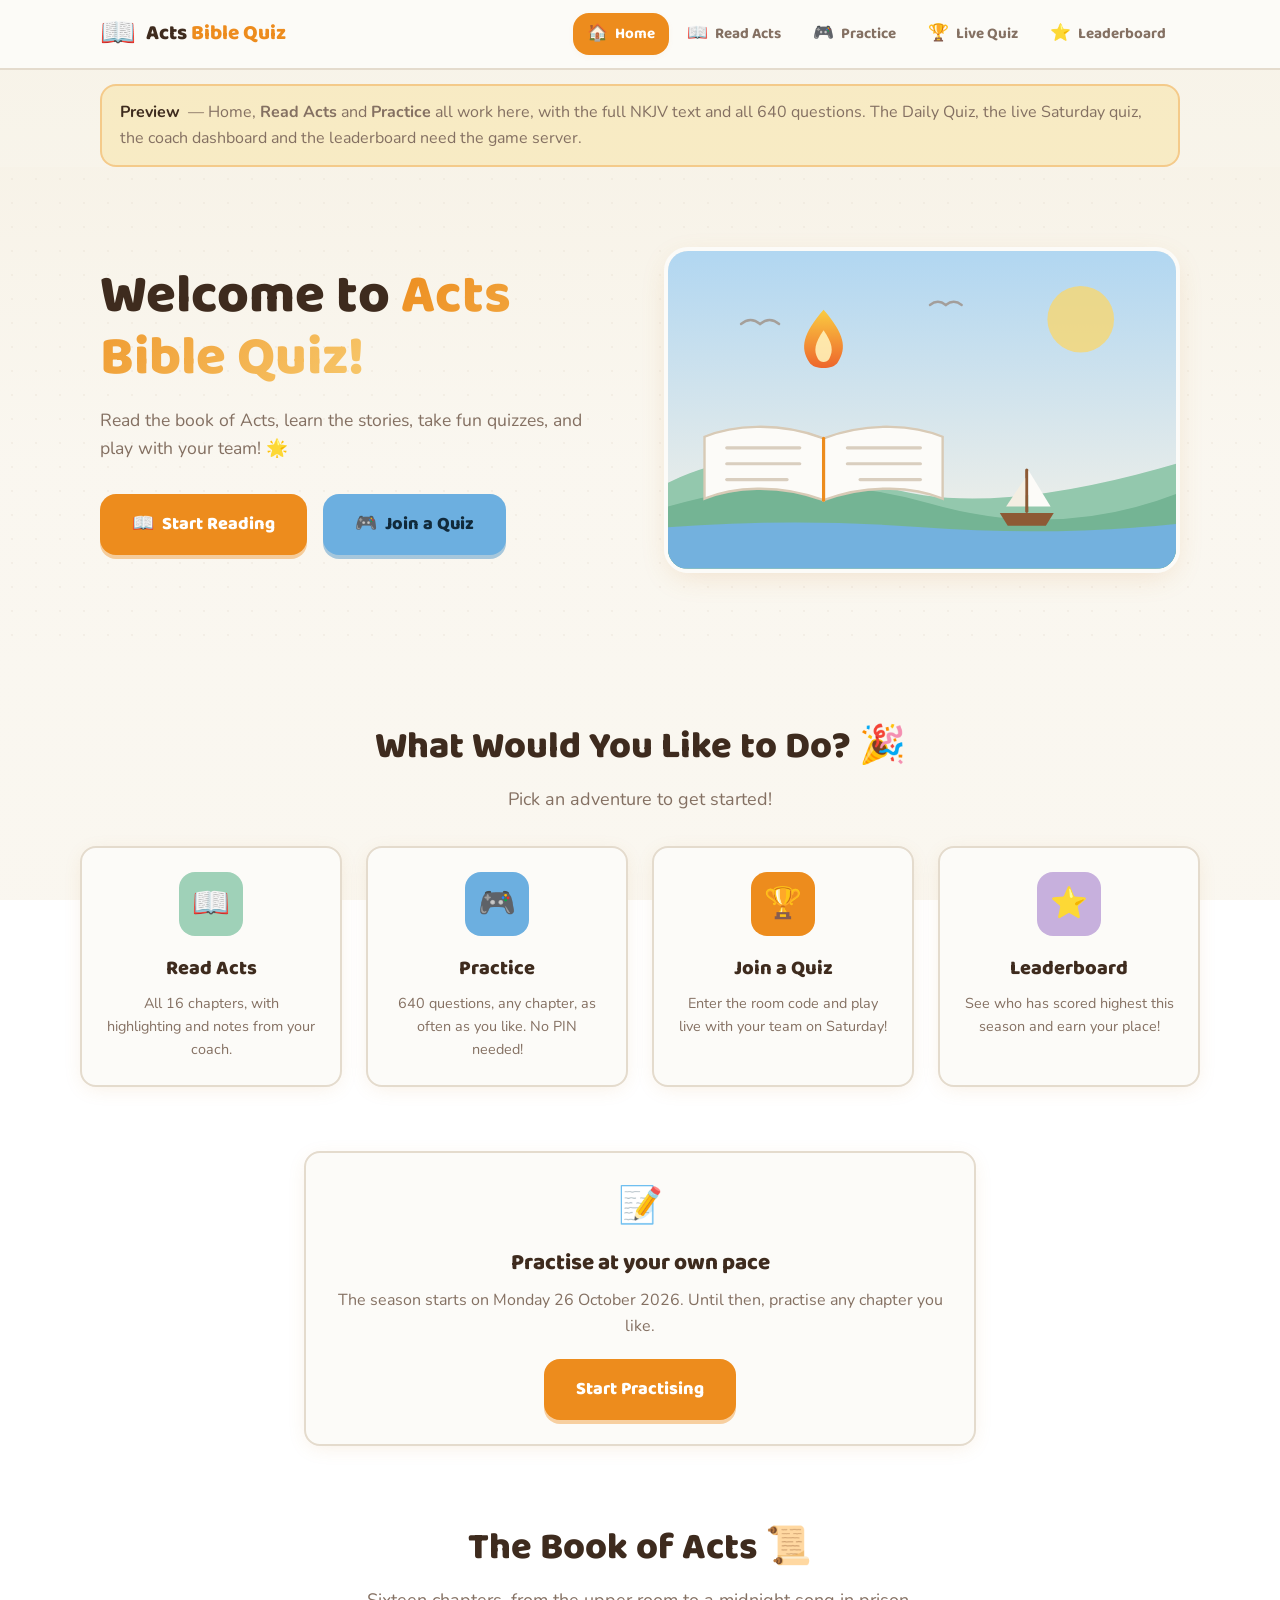
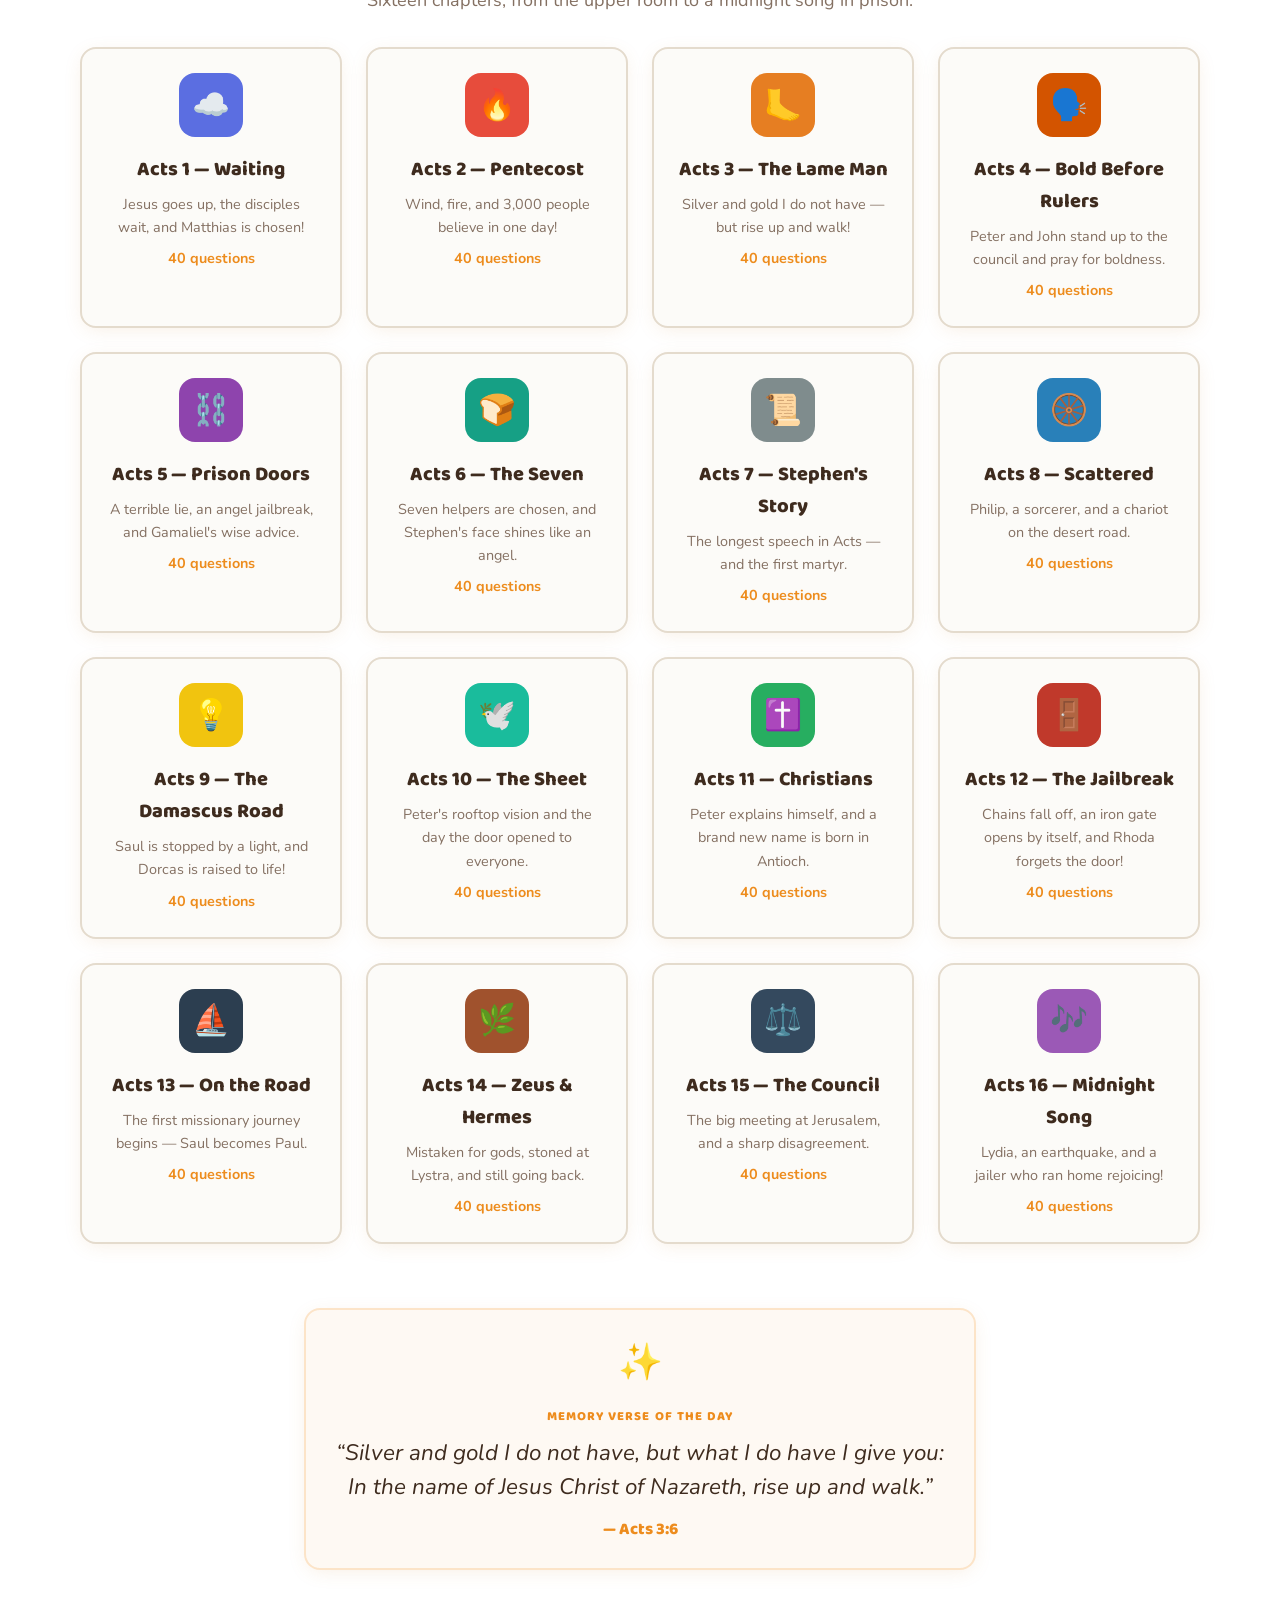
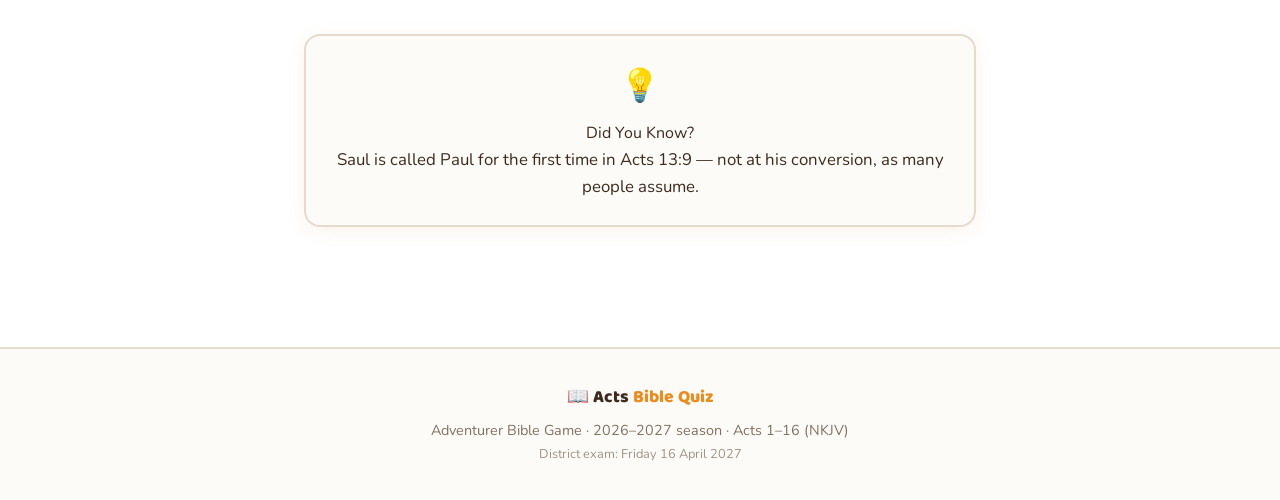
==== commit 9b463c93: "Preview: Read Acts now works offline (600 verses embedded)" ====
--- a/index.html
+++ b/index.html
@@ -13,8 +13,8 @@
     <div class="kbq-container" style="padding-top:14px;">
       <div style="padding:14px 18px;background:hsl(45 95% 55% / .18);border:2px solid hsl(32 85% 52% / .35);border-radius:16px;">
         <strong style="color:hsl(25 35% 18%);">Preview</strong>
-        <span style="color:hsl(25 15% 45%);">&nbsp;&mdash;&nbsp;the design and Practice mode, with all 640 Acts questions.
-        Read Acts, the Daily Quiz, the live Saturday quiz and the coach dashboard need the game server, so they are not here.</span>
+        <span style="color:hsl(25 15% 45%);">&nbsp;&mdash;&nbsp;Home, <strong>Read Acts</strong> and <strong>Practice</strong> all work here, with the full NKJV text and all 640 questions.
+        The Daily Quiz, the live Saturday quiz, the coach dashboard and the leaderboard need the game server.</span>
       </div>
     </div>
 
@@ -28,7 +28,7 @@
           <h1>Welcome to <span class="text-gradient-warm">Acts Bible Quiz!</span></h1>
           <p>Read the book of Acts, learn the stories, take fun quizzes, and play with your team! 🌟</p>
           <div class="hero-actions">
-            <a class="kid-button" href="#" onclick="alert('This part needs the game server and is not in the static preview.');return false;"><span aria-hidden="true">📖</span> Start Reading</a>
+            <a class="kid-button" href="read.html"><span aria-hidden="true">📖</span> Start Reading</a>
             <a class="kid-button kid-button-accent" href="#" onclick="alert('This part needs the game server and is not in the static preview.');return false;"><span aria-hidden="true">🎮</span> Join a Quiz</a>
           </div>
         </div>
@@ -101,7 +101,7 @@
     </div>
 
     <div class="feature-grid">
-      <a href="#" onclick="alert('This part needs the game server and is not in the static preview.');return false;" class="storybook-card feature-card group">
+      <a href="read.html" class="storybook-card feature-card group">
         <div class="feature-icon group-wiggle" style="background:var(--secondary);">📖</div>
         <h3>Read Acts</h3>
         <p>All 16 chapters, with highlighting and notes from your coach.</p>
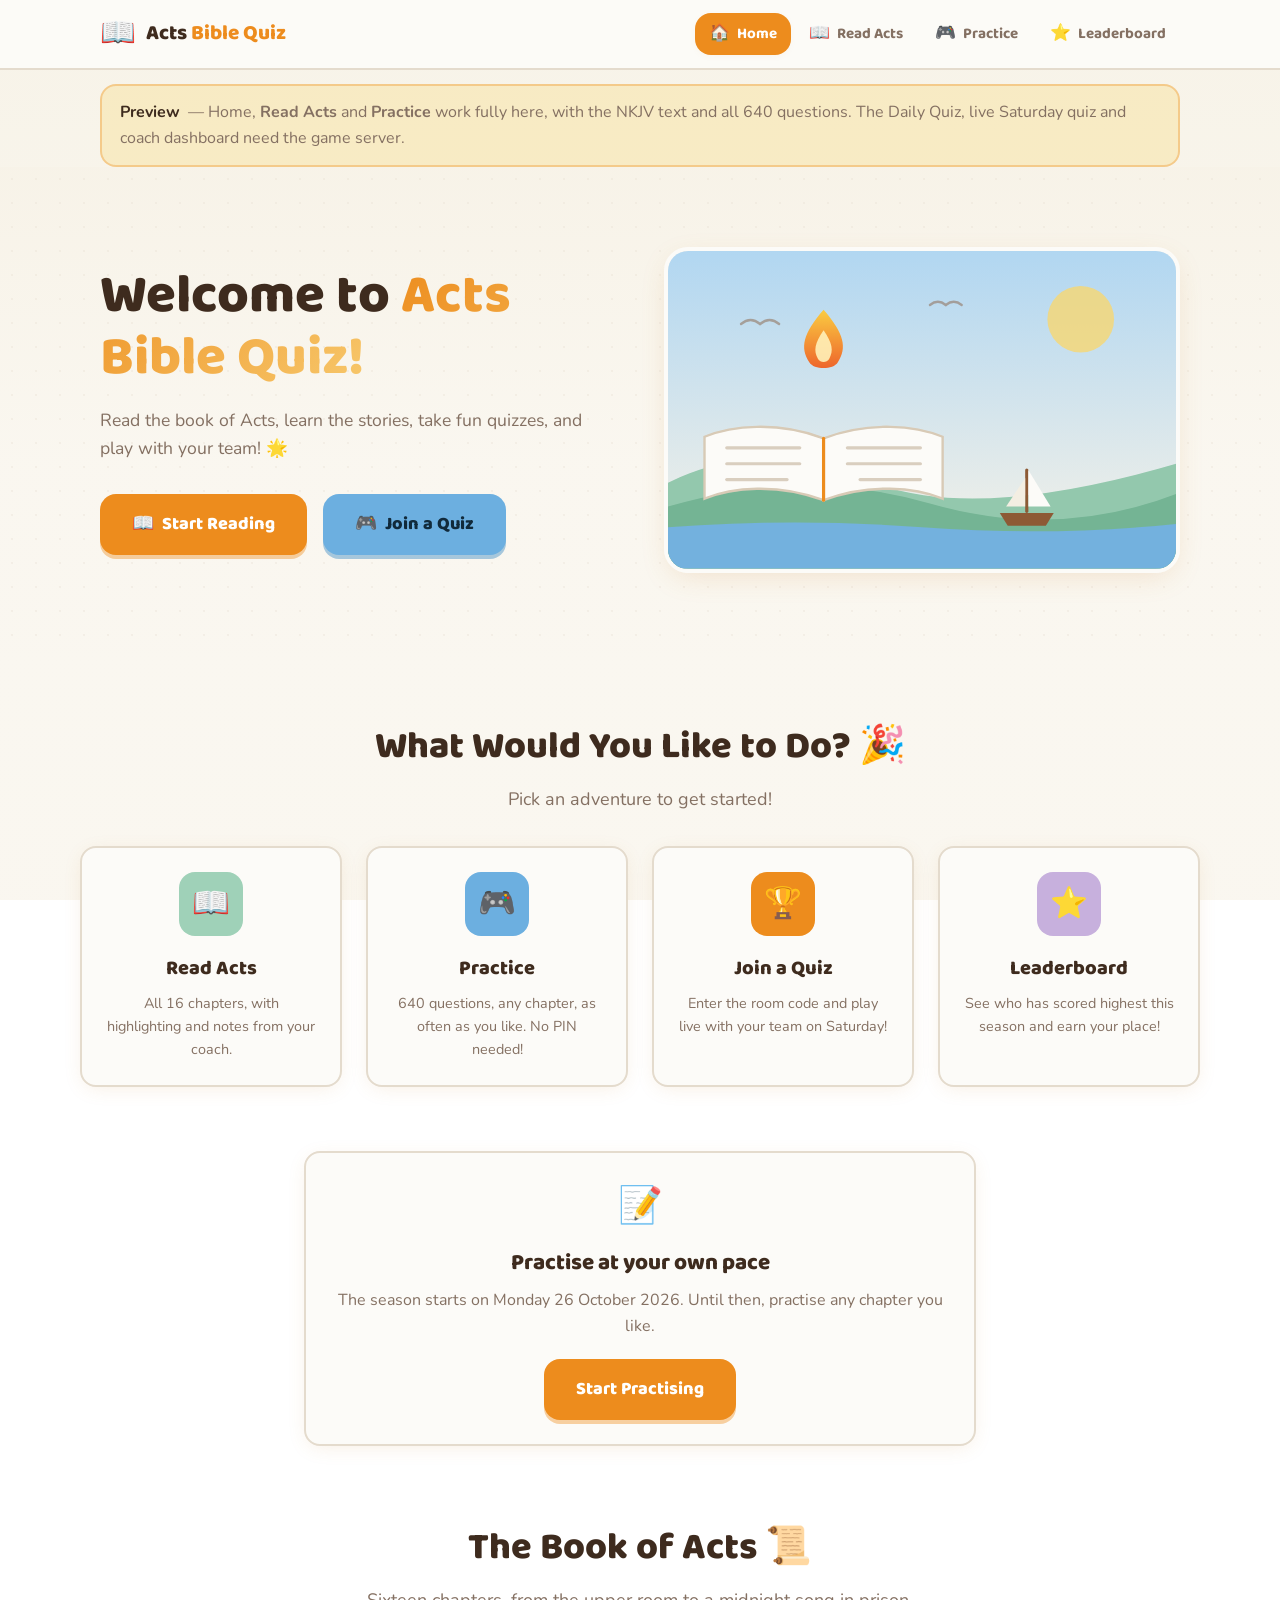
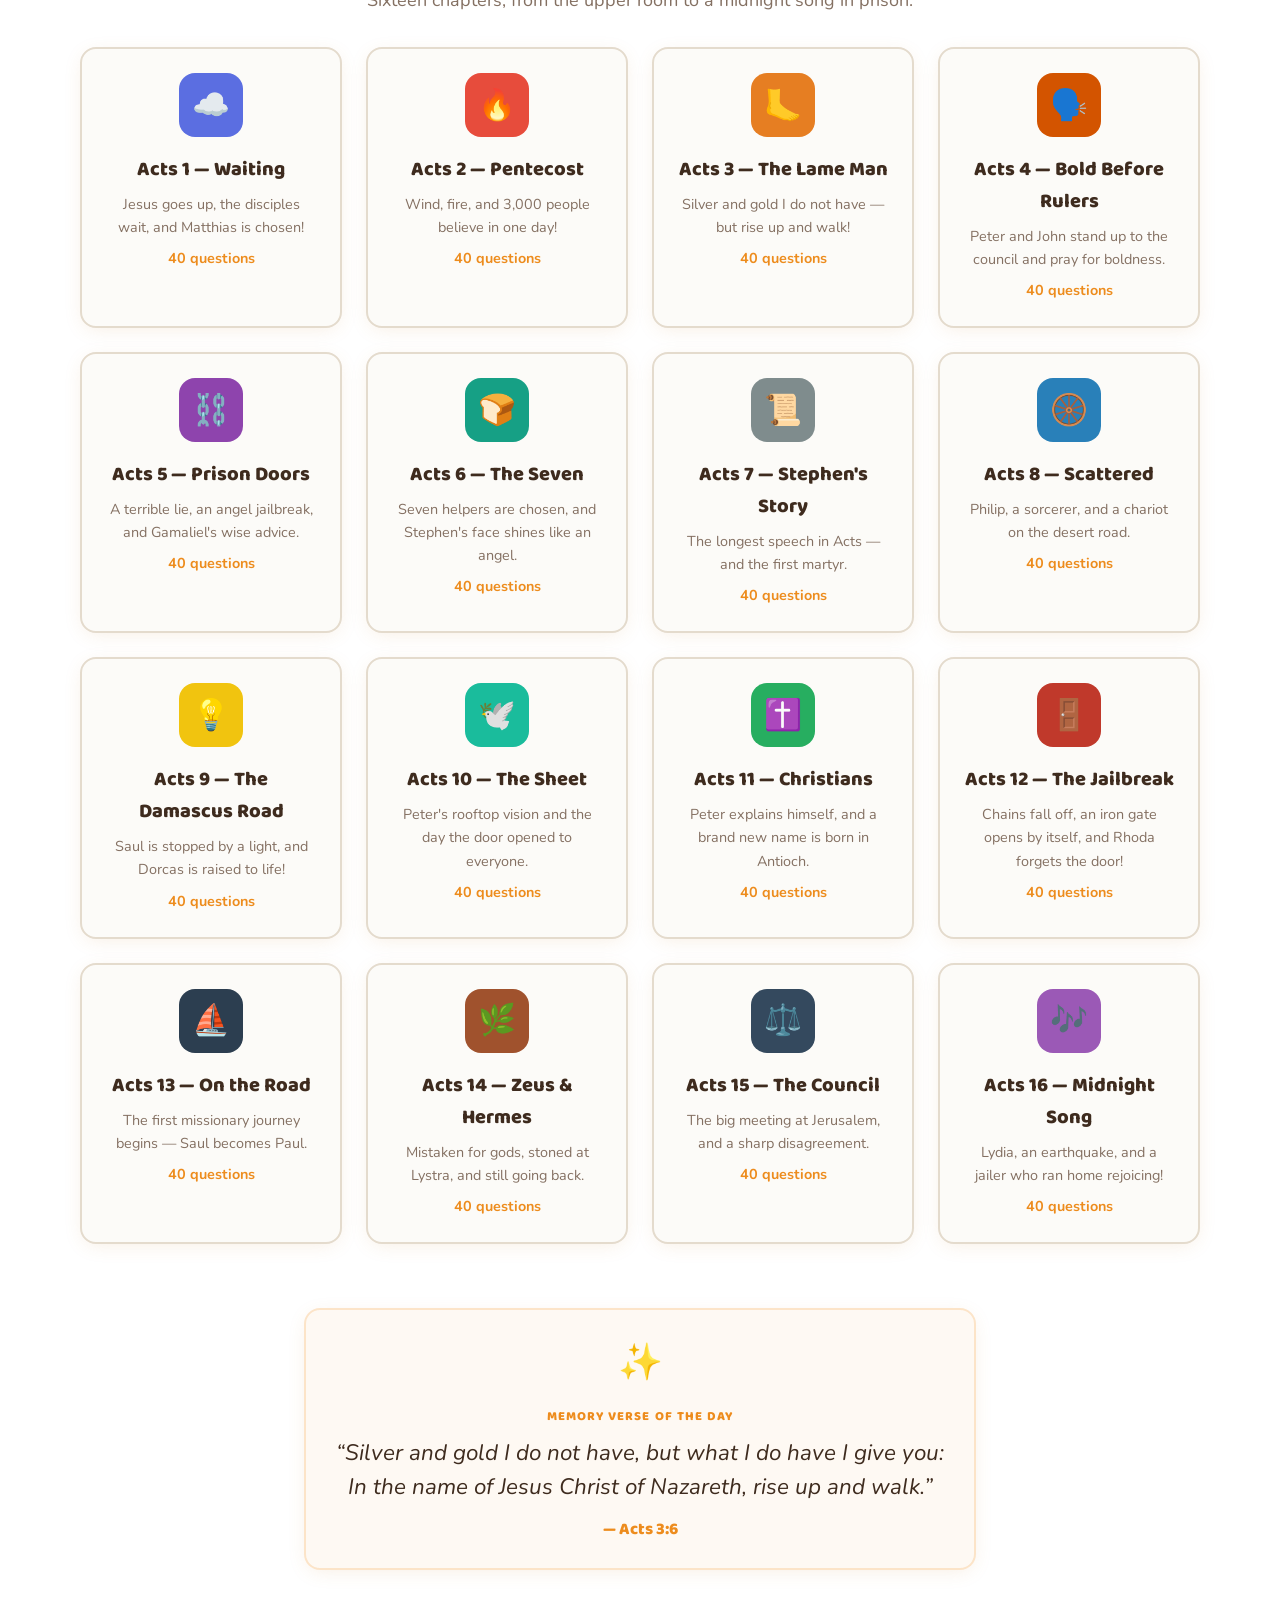
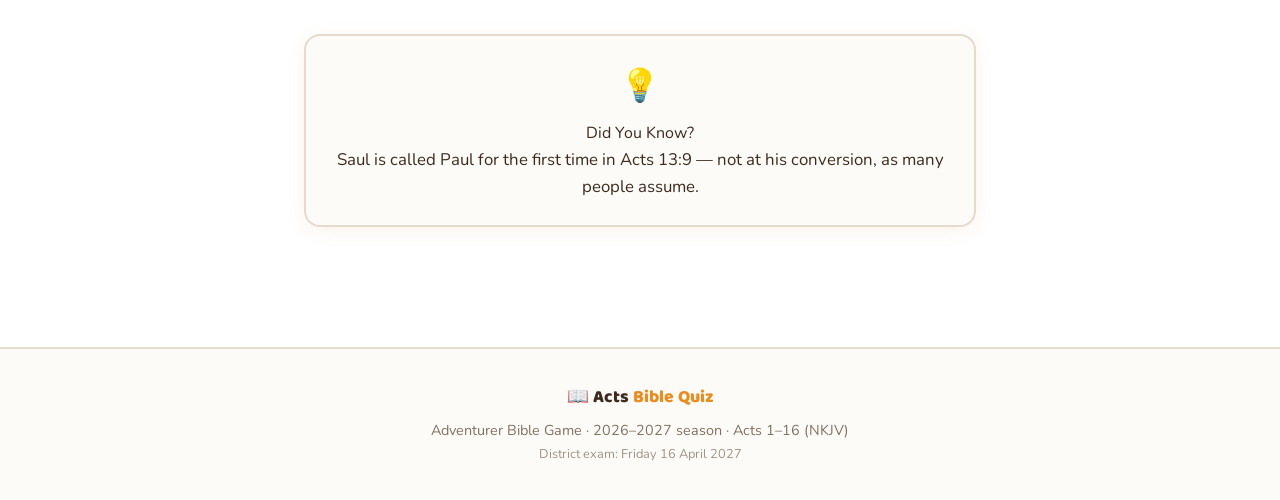
==== commit 4dd7eaf5: "Preview: Practice opens with no sign-in; no Women wording left" ====
--- a/index.html
+++ b/index.html
@@ -13,8 +13,8 @@
     <div class="kbq-container" style="padding-top:14px;">
       <div style="padding:14px 18px;background:hsl(45 95% 55% / .18);border:2px solid hsl(32 85% 52% / .35);border-radius:16px;">
         <strong style="color:hsl(25 35% 18%);">Preview</strong>
-        <span style="color:hsl(25 15% 45%);">&nbsp;&mdash;&nbsp;Home, <strong>Read Acts</strong> and <strong>Practice</strong> all work here, with the full NKJV text and all 640 questions.
-        The Daily Quiz, the live Saturday quiz, the coach dashboard and the leaderboard need the game server.</span>
+        <span style="color:hsl(25 15% 45%);">&nbsp;&mdash;&nbsp;Home, <strong>Read Acts</strong> and <strong>Practice</strong> work fully here, with the NKJV text and all 640 questions.
+        The Daily Quiz, live Saturday quiz and coach dashboard need the game server.</span>
       </div>
     </div>
 
@@ -195,7 +195,7 @@
       'Stephen’s speech in Acts 7 is the longest speech in the whole book — and the young man watching the coats was Saul.',
       'The field Judas bought was called Akel Dama, which means "Field of Blood" (Acts 1:19).',
       'About 3,000 people believed on the day of Pentecost — and by Acts 4:4 the number of men was about 5,000.',
-      'Dorcas (also called Tabitha) is the only woman in the Bible recorded as being raised from the dead (Acts 9:36–42).',
+      'Dorcas, also called Tabitha, was raised to life by Peter at Joppa — she had made tunics and garments for the widows (Acts 9:36–42).',
       'The street where Saul stayed in Damascus was called Straight — and you can still walk it today (Acts 9:11).',
       'Rhoda was so excited to hear Peter’s voice that she ran to tell everyone and left him knocking outside the gate (Acts 12:13–16).',
       'Saul is called Paul for the first time in Acts 13:9 — not at his conversion, as many people assume.',
